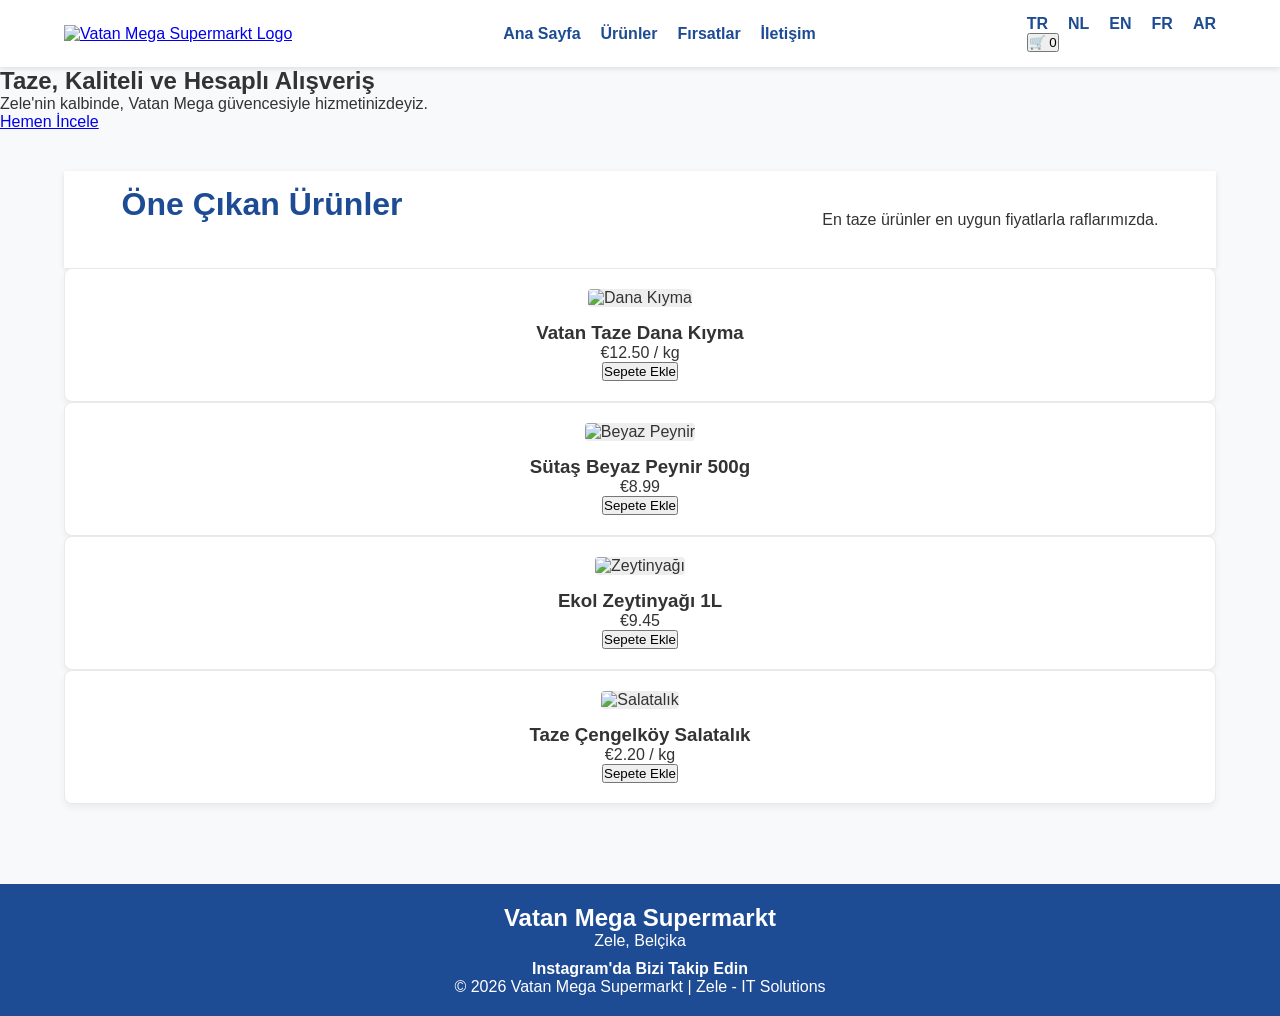
==== index.html @ 3035b2b7 "Update index.html" ====
<!DOCTYPE html>
<html lang="tr">
<head>
    <meta charset="UTF-8">
    <meta name="viewport" content="width=device-width, initial-scale=1.0">
    <title>Vatan Mega Supermarkt | Zele</title>
    <link rel="stylesheet" href="style.css">
</head>
<body>
    <header class="main-header">
        <a href="index.html" class="logo-link">
            <img src="vatan_logo.jpg" alt="Vatan Mega Supermarkt Logo" class="brand-logo">
        </a>
        
        <nav class="main-nav">
            <a href="index.html" class="active">Ana Sayfa</a>
            <a href="#urunler">Ürünler</a>
            <a href="#firsatlar">Fırsatlar</a>
            <a href="#iletisim">İletişim</a>
        </nav>

        <section class="header-actions">
            <nav class="lang-selector">
                <a href="index.html" class="active-lang">TR</a>
                <a href="index-nl.html">NL</a>
                <a href="index-en.html">EN</a>
                <a href="index-fr.html">FR</a>
                <a href="index-ar.html">AR</a>
            </nav>
            <button id="cart-button" class="cart-button">
                🛒 <span id="cart-badge">0</span>
            </button>
        </section>
    </header>

    <main>
        <section class="hero-banner">
            <div class="hero-content">
                <h1>Taze, Kaliteli ve Hesaplı Alışveriş</h1>
                <p>Zele'nin kalbinde, Vatan Mega güvencesiyle hizmetinizdeyiz.</p>
                <a href="#urunler" class="btn-primary">Hemen İncele</a>
            </div>
        </section>

        <section id="urunler" class="products-section">
            <header class="section-header">
                <h2>Öne Çıkan Ürünler</h2>
                <p>En taze ürünler en uygun fiyatlarla raflarımızda.</p>
            </header>

            <article class="product-grid">
                <section class="product-card">
                    <img src="https://images.unsplash.com/photo-1607623814075-e51df1bd682f?w=400&q=80" alt="Dana Kıyma" class="product-img">
                    <div class="product-info">
                        <h3>Vatan Taze Dana Kıyma</h3>
                        <p class="price">€12.50 <span>/ kg</span></p>
                        <button class="add-to-cart-btn">Sepete Ekle</button>
                    </div>
                </section>

                <section class="product-card">
                    <img src="https://images.unsplash.com/photo-1486297678162-eb2a19b0a32d?w=400&q=80" alt="Beyaz Peynir" class="product-img">
                    <div class="product-info">
                        <h3>Sütaş Beyaz Peynir 500g</h3>
                        <p class="price">€8.99</p>
                        <button class="add-to-cart-btn">Sepete Ekle</button>
                    </div>
                </section>

                <section class="product-card">
                    <img src="https://images.unsplash.com/photo-1474979266404-7eaacbcd87c5?w=400&q=80" alt="Zeytinyağı" class="product-img">
                    <div class="product-info">
                        <h3>Ekol Zeytinyağı 1L</h3>
                        <p class="price">€9.45</p>
                        <button class="add-to-cart-btn">Sepete Ekle</button>
                    </div>
                </section>

                <section class="product-card">
                    <img src="https://images.unsplash.com/photo-1604908176997-125f25cc6f3d?w=400&q=80" alt="Salatalık" class="product-img">
                    <div class="product-info">
                        <h3>Taze Çengelköy Salatalık</h3>
                        <p class="price">€2.20 <span>/ kg</span></p>
                        <button class="add-to-cart-btn">Sepete Ekle</button>
                    </div>
                </section>
            </article>
        </section>
    </main>

    <div id="toast-container"></div>

    <footer id="iletisim" class="main-footer">
        <section class="footer-top">
            <div class="brand-info">
                <h2>Vatan Mega Supermarkt</h2>
                <p>Zele, Belçika</p>
            </div>
            <div class="social-links">
                <a href="https://www.instagram.com/vatanmegasupermarkt/" target="_blank" rel="noopener">Instagram'da Bizi Takip Edin</a>
            </div>
        </section>
        <section class="footer-bottom">
            <p>&copy; 2026 Vatan Mega Supermarkt | Zele - IT Solutions</p>
        </section>
    </footer>

    <script src="script.js"></script>
</body>
</html>
---- style.css ----
* {
    box-sizing: border-box;
    margin: 0;
    padding: 0;
}

body {
    font-family: 'Segoe UI', Tahoma, Geneva, Verdana, sans-serif;
    background-color: #f8f9fa;
    color: #333;
}

header {
    display: flex;
    justify-content: space-between;
    align-items: center;
    background-color: #fff;
    padding: 15px 5%;
    box-shadow: 0 2px 5px rgba(0,0,0,0.1);
    flex-wrap: wrap;
}

#logo {
    height: 60px;
    object-fit: contain;
}

nav {
    display: flex;
    gap: 20px;
}

nav a {
    text-decoration: none;
    color: #1D4B94;
    font-weight: bold;
    font-size: 16px;
    transition: color 0.2s;
}

nav a:hover {
    color: #D32F2F;
}

.controls {
    display: flex;
    align-items: center;
    gap: 15px;
}

select {
    padding: 6px;
    border-radius: 4px;
    border: 1px solid #ccc;
    font-size: 14px;
    cursor: pointer;
}

.cart-btn {
    background: none;
    border: none;
    font-size: 20px;
    cursor: pointer;
    color: #1D4B94;
    font-weight: bold;
}

.hero {
    background: linear-gradient(135deg, #1D4B94, #D32F2F);
    color: white;
    text-align: center;
    padding: 60px 20px;
}

.hero h1 {
    font-size: 2.5rem;
    margin-bottom: 15px;
}

.products-section {
    padding: 40px 5%;
}

.products-section h2 {
    text-align: center;
    color: #1D4B94;
    margin-bottom: 30px;
    font-size: 2rem;
}

#product-list {
    display: grid;
    grid-template-columns: repeat(auto-fit, minmax(250px, 1fr));
    gap: 20px;
}

.product-card {
    background: white;
    border: 1px solid #eaeaea;
    border-radius: 8px;
    padding: 20px;
    text-align: center;
    transition: transform 0.3s;
    box-shadow: 0 4px 6px rgba(0,0,0,0.05);
}

.product-card:hover {
    transform: translateY(-5px);
}

.product-img {
    width: 100%;
    height: 200px;
    object-fit: cover;
    border-radius: 4px;
    margin-bottom: 15px;
    background-color: #eee;
}

.product-title {
    font-size: 1.2rem;
    color: #1D4B94;
    margin-bottom: 10px;
}

.product-price {
    font-size: 1.1rem;
    color: #D32F2F;
    font-weight: bold;
    margin-bottom: 15px;
}

.add-to-cart {
    background-color: #D32F2F;
    color: white;
    border: none;
    padding: 10px 20px;
    border-radius: 4px;
    cursor: pointer;
    font-weight: bold;
    width: 100%;
    transition: background-color 0.2s;
}

.add-to-cart:hover {
    background-color: #b71c1c;
}

footer {
    background-color: #1D4B94;
    color: white;
    text-align: center;
    padding: 20px;
    margin-top: 40px;
}

footer a {
    color: #fff;
    text-decoration: none;
    font-weight: bold;
    display: inline-block;
    margin-top: 10px;
}

@media (max-width: 768px) {
    header {
        flex-direction: column;
        gap: 15px;
    }
    nav {
        flex-direction: column;
        align-items: center;
        width: 100%;
        gap: 10px;
    }
    .hero h1 {
        font-size: 1.8rem;
    }
}
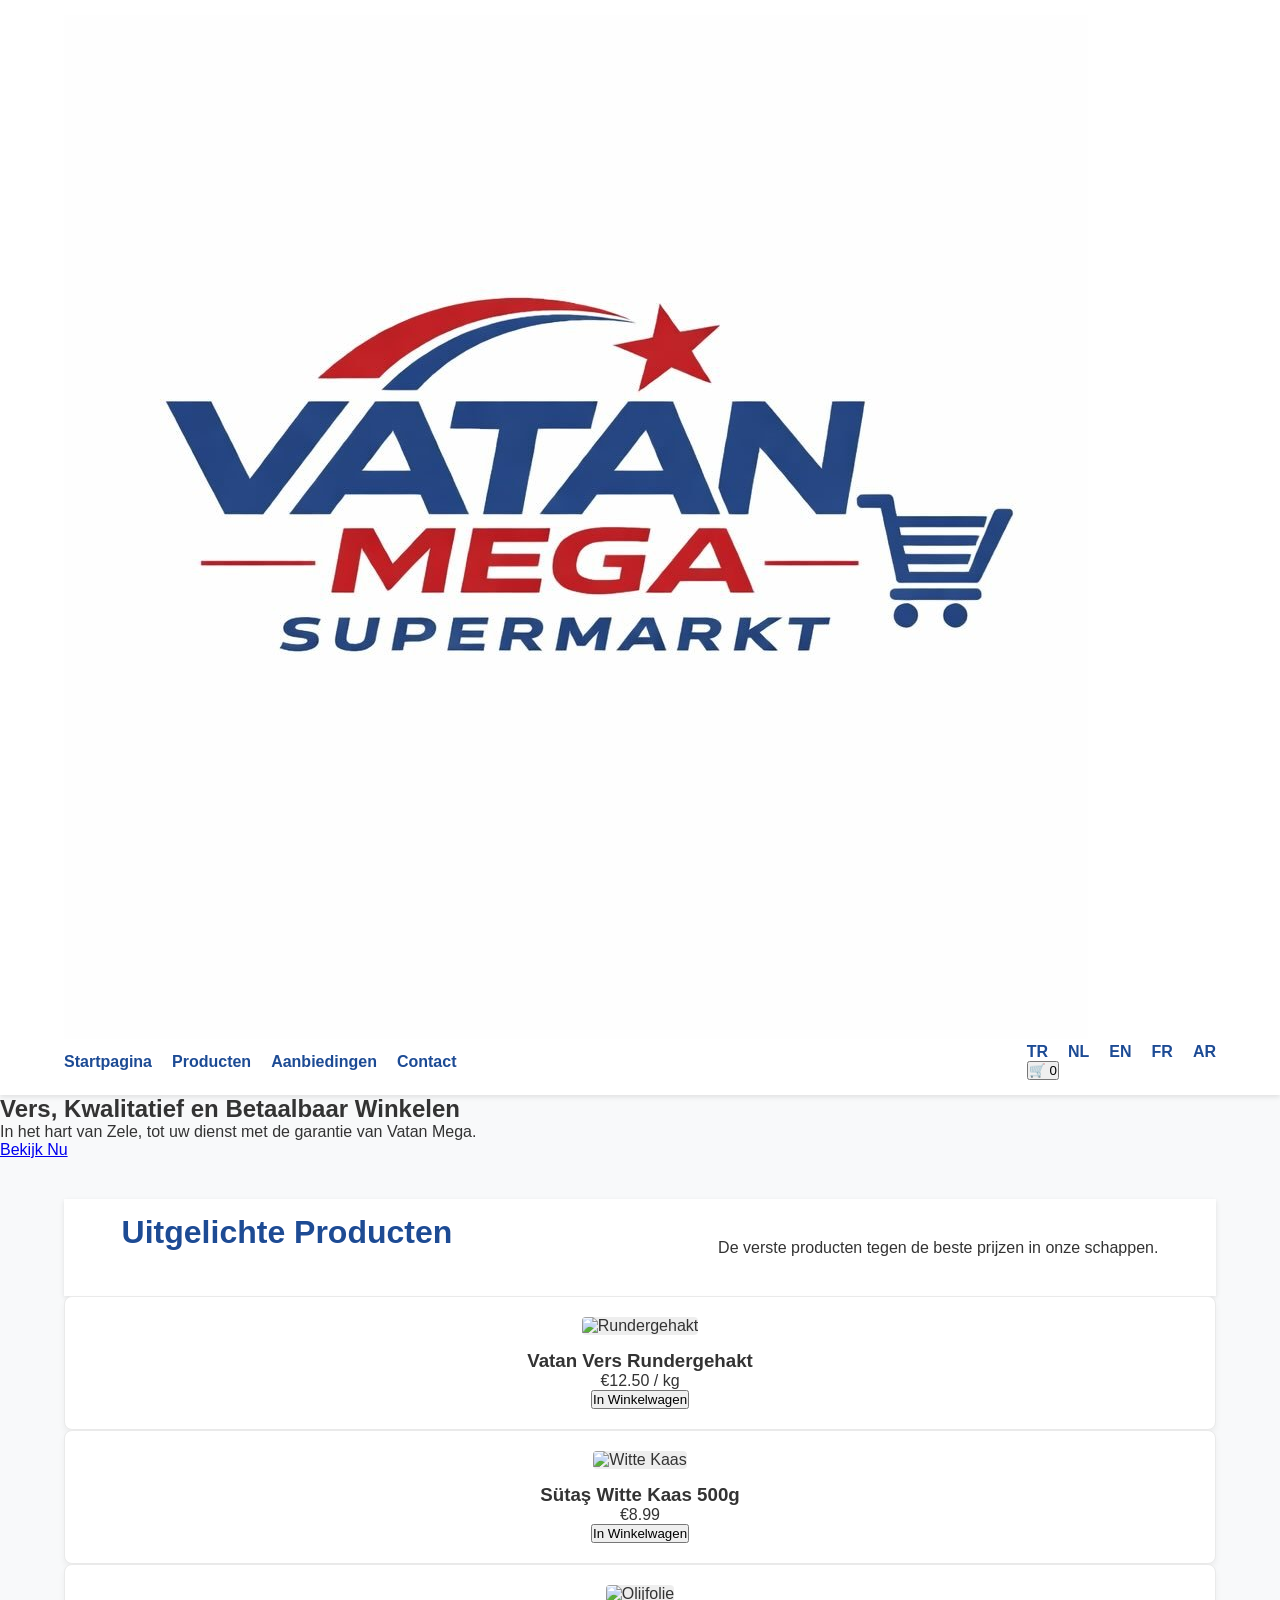
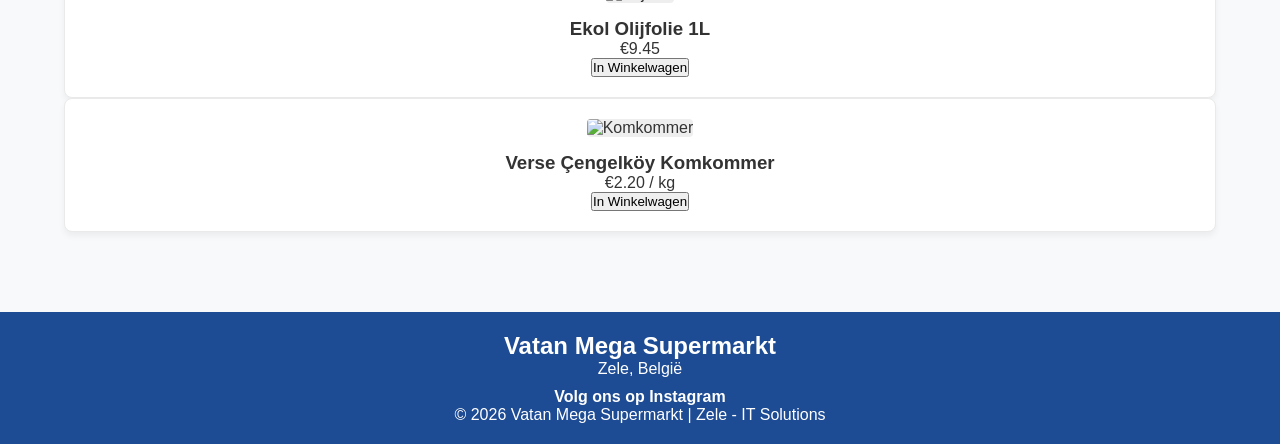
==== commit dec3b71f: "Update index.html" ====
--- a/index.html
+++ b/index.html
@@ -1,5 +1,5 @@
 <!DOCTYPE html>
-<html lang="tr">
+<html lang="nl">
 <head>
     <meta charset="UTF-8">
     <meta name="viewport" content="width=device-width, initial-scale=1.0">
@@ -8,21 +8,21 @@
 </head>
 <body>
     <header class="main-header">
-        <a href="index.html" class="logo-link">
+        <a href="index-nl.html" class="logo-link">
             <img src="vatan_logo.jpg" alt="Vatan Mega Supermarkt Logo" class="brand-logo">
         </a>
         
         <nav class="main-nav">
-            <a href="index.html" class="active">Ana Sayfa</a>
-            <a href="#urunler">Ürünler</a>
-            <a href="#firsatlar">Fırsatlar</a>
-            <a href="#iletisim">İletişim</a>
+            <a href="index-nl.html" class="active">Startpagina</a>
+            <a href="#urunler">Producten</a>
+            <a href="#firsatlar">Aanbiedingen</a>
+            <a href="#iletisim">Contact</a>
         </nav>
 
         <section class="header-actions">
             <nav class="lang-selector">
-                <a href="index.html" class="active-lang">TR</a>
-                <a href="index-nl.html">NL</a>
+                <a href="index.html">TR</a>
+                <a href="index-nl.html" class="active-lang">NL</a>
                 <a href="index-en.html">EN</a>
                 <a href="index-fr.html">FR</a>
                 <a href="index-ar.html">AR</a>
@@ -36,52 +36,52 @@
     <main>
         <section class="hero-banner">
             <div class="hero-content">
-                <h1>Taze, Kaliteli ve Hesaplı Alışveriş</h1>
-                <p>Zele'nin kalbinde, Vatan Mega güvencesiyle hizmetinizdeyiz.</p>
-                <a href="#urunler" class="btn-primary">Hemen İncele</a>
+                <h1>Vers, Kwalitatief en Betaalbaar Winkelen</h1>
+                <p>In het hart van Zele, tot uw dienst met de garantie van Vatan Mega.</p>
+                <a href="#urunler" class="btn-primary">Bekijk Nu</a>
             </div>
         </section>
 
         <section id="urunler" class="products-section">
             <header class="section-header">
-                <h2>Öne Çıkan Ürünler</h2>
-                <p>En taze ürünler en uygun fiyatlarla raflarımızda.</p>
+                <h2>Uitgelichte Producten</h2>
+                <p>De verste producten tegen de beste prijzen in onze schappen.</p>
             </header>
 
             <article class="product-grid">
                 <section class="product-card">
-                    <img src="https://images.unsplash.com/photo-1607623814075-e51df1bd682f?w=400&q=80" alt="Dana Kıyma" class="product-img">
+                    <img src="https://images.unsplash.com/photo-1607623814075-e51df1bd682f?w=400&q=80" alt="Rundergehakt" class="product-img">
                     <div class="product-info">
-                        <h3>Vatan Taze Dana Kıyma</h3>
+                        <h3>Vatan Vers Rundergehakt</h3>
                         <p class="price">€12.50 <span>/ kg</span></p>
-                        <button class="add-to-cart-btn">Sepete Ekle</button>
+                        <button class="add-to-cart-btn">In Winkelwagen</button>
                     </div>
                 </section>
 
                 <section class="product-card">
-                    <img src="https://images.unsplash.com/photo-1486297678162-eb2a19b0a32d?w=400&q=80" alt="Beyaz Peynir" class="product-img">
+                    <img src="https://images.unsplash.com/photo-1486297678162-eb2a19b0a32d?w=400&q=80" alt="Witte Kaas" class="product-img">
                     <div class="product-info">
-                        <h3>Sütaş Beyaz Peynir 500g</h3>
+                        <h3>Sütaş Witte Kaas 500g</h3>
                         <p class="price">€8.99</p>
-                        <button class="add-to-cart-btn">Sepete Ekle</button>
+                        <button class="add-to-cart-btn">In Winkelwagen</button>
                     </div>
                 </section>
 
                 <section class="product-card">
-                    <img src="https://images.unsplash.com/photo-1474979266404-7eaacbcd87c5?w=400&q=80" alt="Zeytinyağı" class="product-img">
+                    <img src="https://images.unsplash.com/photo-1474979266404-7eaacbcd87c5?w=400&q=80" alt="Olijfolie" class="product-img">
                     <div class="product-info">
-                        <h3>Ekol Zeytinyağı 1L</h3>
+                        <h3>Ekol Olijfolie 1L</h3>
                         <p class="price">€9.45</p>
-                        <button class="add-to-cart-btn">Sepete Ekle</button>
+                        <button class="add-to-cart-btn">In Winkelwagen</button>
                     </div>
                 </section>
 
                 <section class="product-card">
-                    <img src="https://images.unsplash.com/photo-1604908176997-125f25cc6f3d?w=400&q=80" alt="Salatalık" class="product-img">
+                    <img src="https://images.unsplash.com/photo-1604908176997-125f25cc6f3d?w=400&q=80" alt="Komkommer" class="product-img">
                     <div class="product-info">
-                        <h3>Taze Çengelköy Salatalık</h3>
+                        <h3>Verse Çengelköy Komkommer</h3>
                         <p class="price">€2.20 <span>/ kg</span></p>
-                        <button class="add-to-cart-btn">Sepete Ekle</button>
+                        <button class="add-to-cart-btn">In Winkelwagen</button>
                     </div>
                 </section>
             </article>
@@ -94,10 +94,10 @@
         <section class="footer-top">
             <div class="brand-info">
                 <h2>Vatan Mega Supermarkt</h2>
-                <p>Zele, Belçika</p>
+                <p>Zele, België</p>
             </div>
             <div class="social-links">
-                <a href="https://www.instagram.com/vatanmegasupermarkt/" target="_blank" rel="noopener">Instagram'da Bizi Takip Edin</a>
+                <a href="https://www.instagram.com/vatanmegasupermarkt/" target="_blank" rel="noopener">Volg ons op Instagram</a>
             </div>
         </section>
         <section class="footer-bottom">
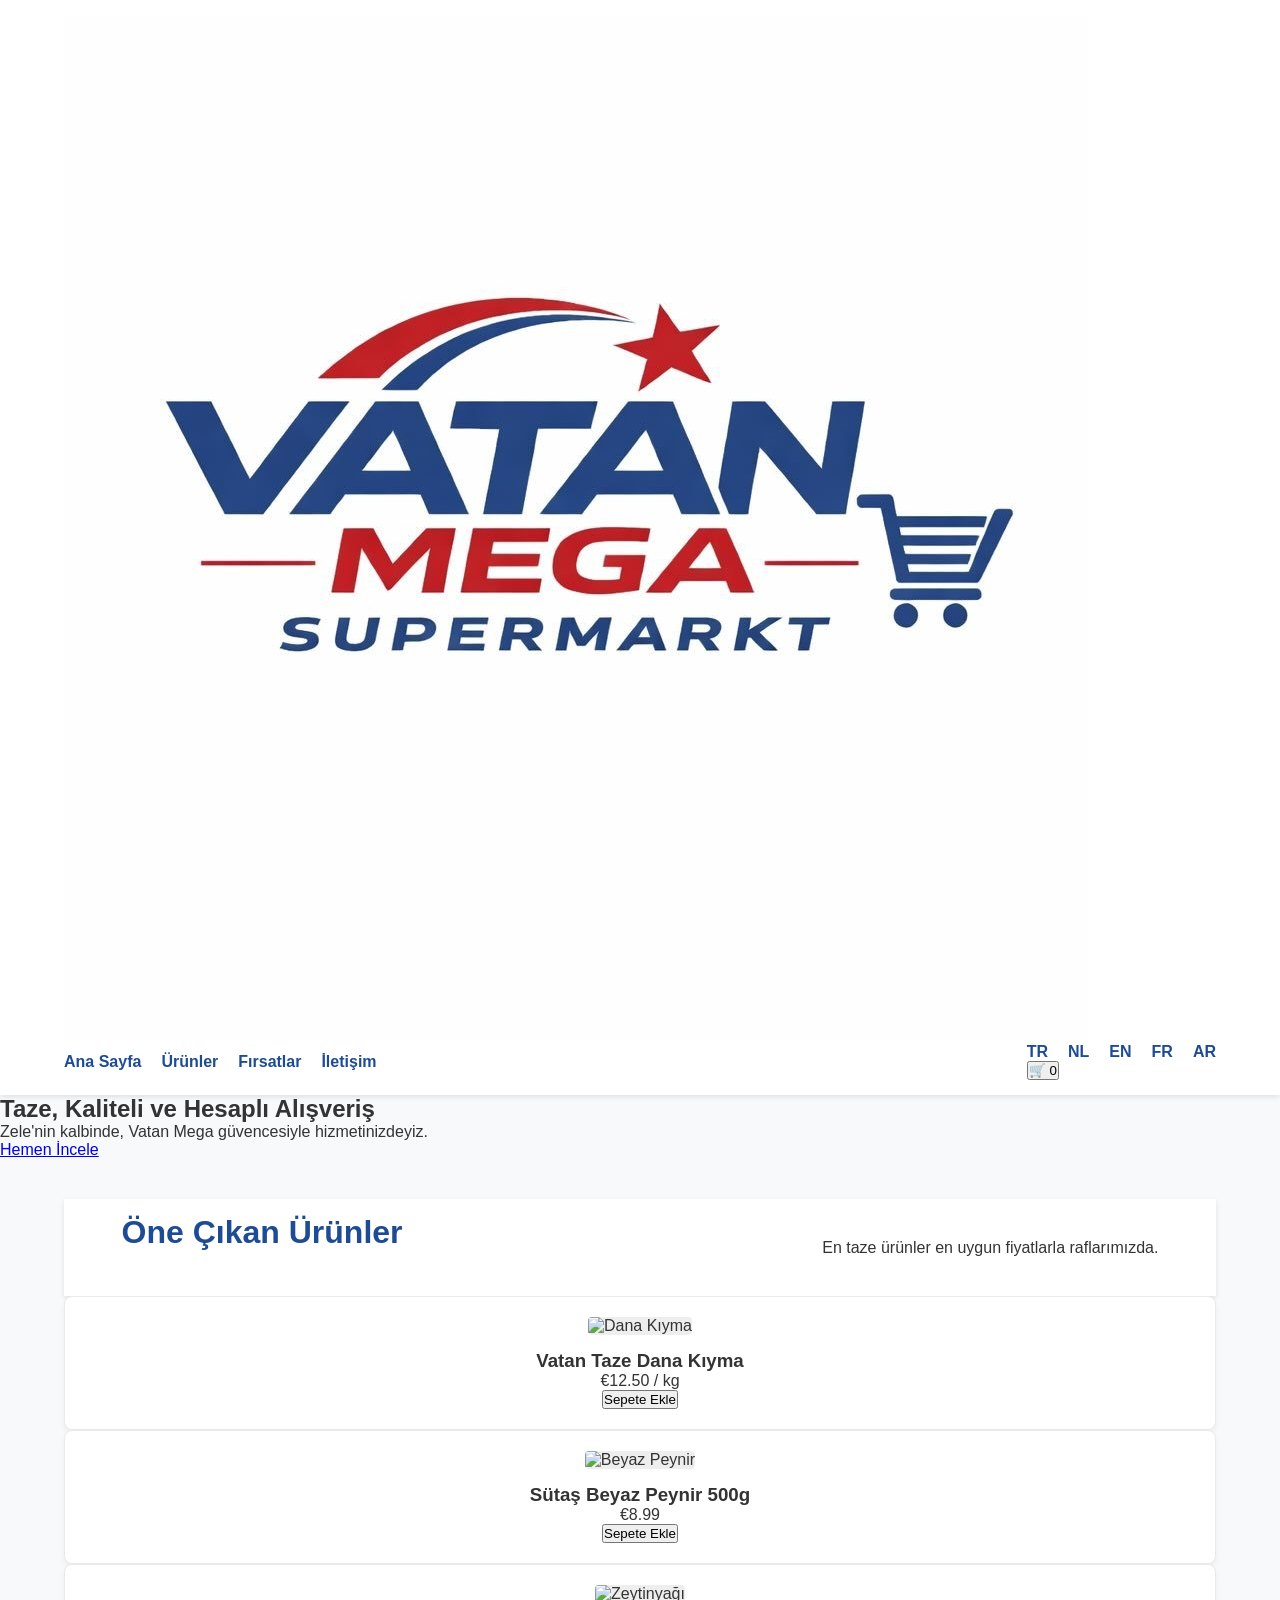
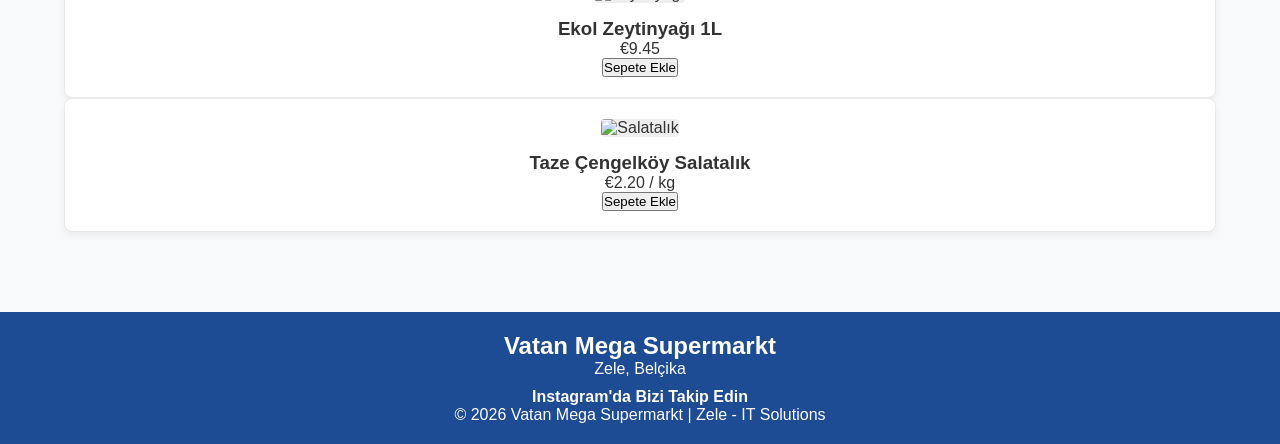
==== commit f1390b98: "Update index.html" ====
--- a/index.html
+++ b/index.html
@@ -1,5 +1,5 @@
 <!DOCTYPE html>
-<html lang="nl">
+<html lang="tr">
 <head>
     <meta charset="UTF-8">
     <meta name="viewport" content="width=device-width, initial-scale=1.0">
@@ -8,21 +8,21 @@
 </head>
 <body>
     <header class="main-header">
-        <a href="index-nl.html" class="logo-link">
+        <a href="index.html" class="logo-link">
             <img src="vatan_logo.jpg" alt="Vatan Mega Supermarkt Logo" class="brand-logo">
         </a>
         
         <nav class="main-nav">
-            <a href="index-nl.html" class="active">Startpagina</a>
-            <a href="#urunler">Producten</a>
-            <a href="#firsatlar">Aanbiedingen</a>
-            <a href="#iletisim">Contact</a>
+            <a href="index.html" class="active">Ana Sayfa</a>
+            <a href="#urunler">Ürünler</a>
+            <a href="#firsatlar">Fırsatlar</a>
+            <a href="#iletisim">İletişim</a>
         </nav>
 
         <section class="header-actions">
             <nav class="lang-selector">
-                <a href="index.html">TR</a>
-                <a href="index-nl.html" class="active-lang">NL</a>
+                <a href="index.html" class="active-lang">TR</a>
+                <a href="index-nl.html">NL</a>
                 <a href="index-en.html">EN</a>
                 <a href="index-fr.html">FR</a>
                 <a href="index-ar.html">AR</a>
@@ -36,52 +36,52 @@
     <main>
         <section class="hero-banner">
             <div class="hero-content">
-                <h1>Vers, Kwalitatief en Betaalbaar Winkelen</h1>
-                <p>In het hart van Zele, tot uw dienst met de garantie van Vatan Mega.</p>
-                <a href="#urunler" class="btn-primary">Bekijk Nu</a>
+                <h1>Taze, Kaliteli ve Hesaplı Alışveriş</h1>
+                <p>Zele'nin kalbinde, Vatan Mega güvencesiyle hizmetinizdeyiz.</p>
+                <a href="#urunler" class="btn-primary">Hemen İncele</a>
             </div>
         </section>
 
         <section id="urunler" class="products-section">
             <header class="section-header">
-                <h2>Uitgelichte Producten</h2>
-                <p>De verste producten tegen de beste prijzen in onze schappen.</p>
+                <h2>Öne Çıkan Ürünler</h2>
+                <p>En taze ürünler en uygun fiyatlarla raflarımızda.</p>
             </header>
 
             <article class="product-grid">
                 <section class="product-card">
-                    <img src="https://images.unsplash.com/photo-1607623814075-e51df1bd682f?w=400&q=80" alt="Rundergehakt" class="product-img">
+                    <img src="https://images.unsplash.com/photo-1607623814075-e51df1bd682f?w=400&q=80" alt="Dana Kıyma" class="product-img">
                     <div class="product-info">
-                        <h3>Vatan Vers Rundergehakt</h3>
+                        <h3>Vatan Taze Dana Kıyma</h3>
                         <p class="price">€12.50 <span>/ kg</span></p>
-                        <button class="add-to-cart-btn">In Winkelwagen</button>
+                        <button class="add-to-cart-btn">Sepete Ekle</button>
                     </div>
                 </section>
 
                 <section class="product-card">
-                    <img src="https://images.unsplash.com/photo-1486297678162-eb2a19b0a32d?w=400&q=80" alt="Witte Kaas" class="product-img">
+                    <img src="https://images.unsplash.com/photo-1486297678162-eb2a19b0a32d?w=400&q=80" alt="Beyaz Peynir" class="product-img">
                     <div class="product-info">
-                        <h3>Sütaş Witte Kaas 500g</h3>
+                        <h3>Sütaş Beyaz Peynir 500g</h3>
                         <p class="price">€8.99</p>
-                        <button class="add-to-cart-btn">In Winkelwagen</button>
+                        <button class="add-to-cart-btn">Sepete Ekle</button>
                     </div>
                 </section>
 
                 <section class="product-card">
-                    <img src="https://images.unsplash.com/photo-1474979266404-7eaacbcd87c5?w=400&q=80" alt="Olijfolie" class="product-img">
+                    <img src="https://images.unsplash.com/photo-1474979266404-7eaacbcd87c5?w=400&q=80" alt="Zeytinyağı" class="product-img">
                     <div class="product-info">
-                        <h3>Ekol Olijfolie 1L</h3>
+                        <h3>Ekol Zeytinyağı 1L</h3>
                         <p class="price">€9.45</p>
-                        <button class="add-to-cart-btn">In Winkelwagen</button>
+                        <button class="add-to-cart-btn">Sepete Ekle</button>
                     </div>
                 </section>
 
                 <section class="product-card">
-                    <img src="https://images.unsplash.com/photo-1604908176997-125f25cc6f3d?w=400&q=80" alt="Komkommer" class="product-img">
+                    <img src="https://images.unsplash.com/photo-1604908176997-125f25cc6f3d?w=400&q=80" alt="Salatalık" class="product-img">
                     <div class="product-info">
-                        <h3>Verse Çengelköy Komkommer</h3>
+                        <h3>Taze Çengelköy Salatalık</h3>
                         <p class="price">€2.20 <span>/ kg</span></p>
-                        <button class="add-to-cart-btn">In Winkelwagen</button>
+                        <button class="add-to-cart-btn">Sepete Ekle</button>
                     </div>
                 </section>
             </article>
@@ -94,10 +94,10 @@
         <section class="footer-top">
             <div class="brand-info">
                 <h2>Vatan Mega Supermarkt</h2>
-                <p>Zele, België</p>
+                <p>Zele, Belçika</p>
             </div>
             <div class="social-links">
-                <a href="https://www.instagram.com/vatanmegasupermarkt/" target="_blank" rel="noopener">Volg ons op Instagram</a>
+                <a href="https://www.instagram.com/vatanmegasupermarkt/" target="_blank" rel="noopener">Instagram'da Bizi Takip Edin</a>
             </div>
         </section>
         <section class="footer-bottom">
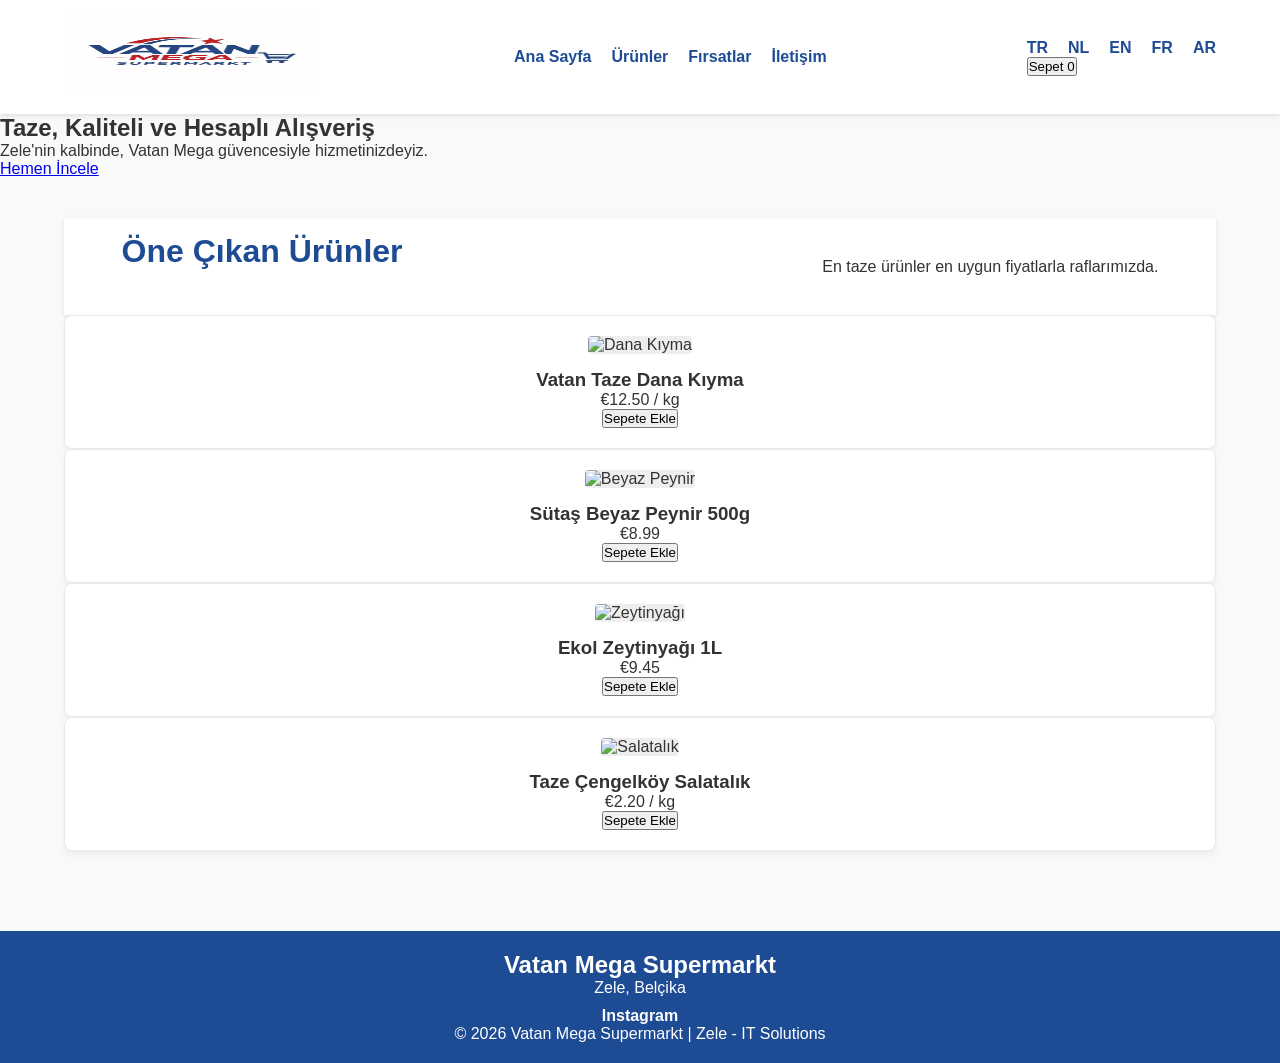
==== commit 10c3f06c: "Update index.html" ====
--- a/index.html
+++ b/index.html
@@ -4,16 +4,16 @@
     <meta charset="UTF-8">
     <meta name="viewport" content="width=device-width, initial-scale=1.0">
     <title>Vatan Mega Supermarkt | Zele</title>
-    <link rel="stylesheet" href="style.css">
+    <link rel="stylesheet" href="/style.css">
 </head>
 <body>
     <header class="main-header">
-        <a href="index.html" class="logo-link">
-            <img src="vatan_logo.jpg" alt="Vatan Mega Supermarkt Logo" class="brand-logo">
+        <a href="/" class="logo-link">
+            <img src="/images/vatan_logo.jpg" alt="Vatan Mega Supermarkt Logo" width="250" height="80" class="brand-logo">
         </a>
         
         <nav class="main-nav">
-            <a href="index.html" class="active">Ana Sayfa</a>
+            <a href="/" class="active">Ana Sayfa</a>
             <a href="#urunler">Ürünler</a>
             <a href="#firsatlar">Fırsatlar</a>
             <a href="#iletisim">İletişim</a>
@@ -21,14 +21,14 @@
 
         <section class="header-actions">
             <nav class="lang-selector">
-                <a href="index.html" class="active-lang">TR</a>
-                <a href="index-nl.html">NL</a>
-                <a href="index-en.html">EN</a>
-                <a href="index-fr.html">FR</a>
-                <a href="index-ar.html">AR</a>
+                <a href="/" class="active-lang">TR</a>
+                <a href="/nl/">NL</a>
+                <a href="/en/">EN</a>
+                <a href="/fr/">FR</a>
+                <a href="/ar/">AR</a>
             </nav>
             <button id="cart-button" class="cart-button">
-                🛒 <span id="cart-badge">0</span>
+                Sepet <span id="cart-badge">0</span>
             </button>
         </section>
     </header>
@@ -50,7 +50,7 @@
 
             <article class="product-grid">
                 <section class="product-card">
-                    <img src="https://images.unsplash.com/photo-1607623814075-e51df1bd682f?w=400&q=80" alt="Dana Kıyma" class="product-img">
+                    <img src="/images/dana-kiyma.jpg" alt="Dana Kıyma" width="400" height="300" class="product-img">
                     <div class="product-info">
                         <h3>Vatan Taze Dana Kıyma</h3>
                         <p class="price">€12.50 <span>/ kg</span></p>
@@ -59,7 +59,7 @@
                 </section>
 
                 <section class="product-card">
-                    <img src="https://images.unsplash.com/photo-1486297678162-eb2a19b0a32d?w=400&q=80" alt="Beyaz Peynir" class="product-img">
+                    <img src="/images/beyaz-peynir.jpg" alt="Beyaz Peynir" width="400" height="300" class="product-img">
                     <div class="product-info">
                         <h3>Sütaş Beyaz Peynir 500g</h3>
                         <p class="price">€8.99</p>
@@ -68,7 +68,7 @@
                 </section>
 
                 <section class="product-card">
-                    <img src="https://images.unsplash.com/photo-1474979266404-7eaacbcd87c5?w=400&q=80" alt="Zeytinyağı" class="product-img">
+                    <img src="/images/zeytinyagi.jpg" alt="Zeytinyağı" width="400" height="300" class="product-img">
                     <div class="product-info">
                         <h3>Ekol Zeytinyağı 1L</h3>
                         <p class="price">€9.45</p>
@@ -77,7 +77,7 @@
                 </section>
 
                 <section class="product-card">
-                    <img src="https://images.unsplash.com/photo-1604908176997-125f25cc6f3d?w=400&q=80" alt="Salatalık" class="product-img">
+                    <img src="/images/salatalik.jpg" alt="Salatalık" width="400" height="300" class="product-img">
                     <div class="product-info">
                         <h3>Taze Çengelköy Salatalık</h3>
                         <p class="price">€2.20 <span>/ kg</span></p>
@@ -97,7 +97,7 @@
                 <p>Zele, Belçika</p>
             </div>
             <div class="social-links">
-                <a href="https://www.instagram.com/vatanmegasupermarkt/" target="_blank" rel="noopener">Instagram'da Bizi Takip Edin</a>
+                <a href="https://www.instagram.com/vatanmegasupermarkt/" target="_blank" rel="noopener">Instagram</a>
             </div>
         </section>
         <section class="footer-bottom">
@@ -105,6 +105,6 @@
         </section>
     </footer>
 
-    <script src="script.js"></script>
+    <script src="/script.js"></script>
 </body>
 </html>
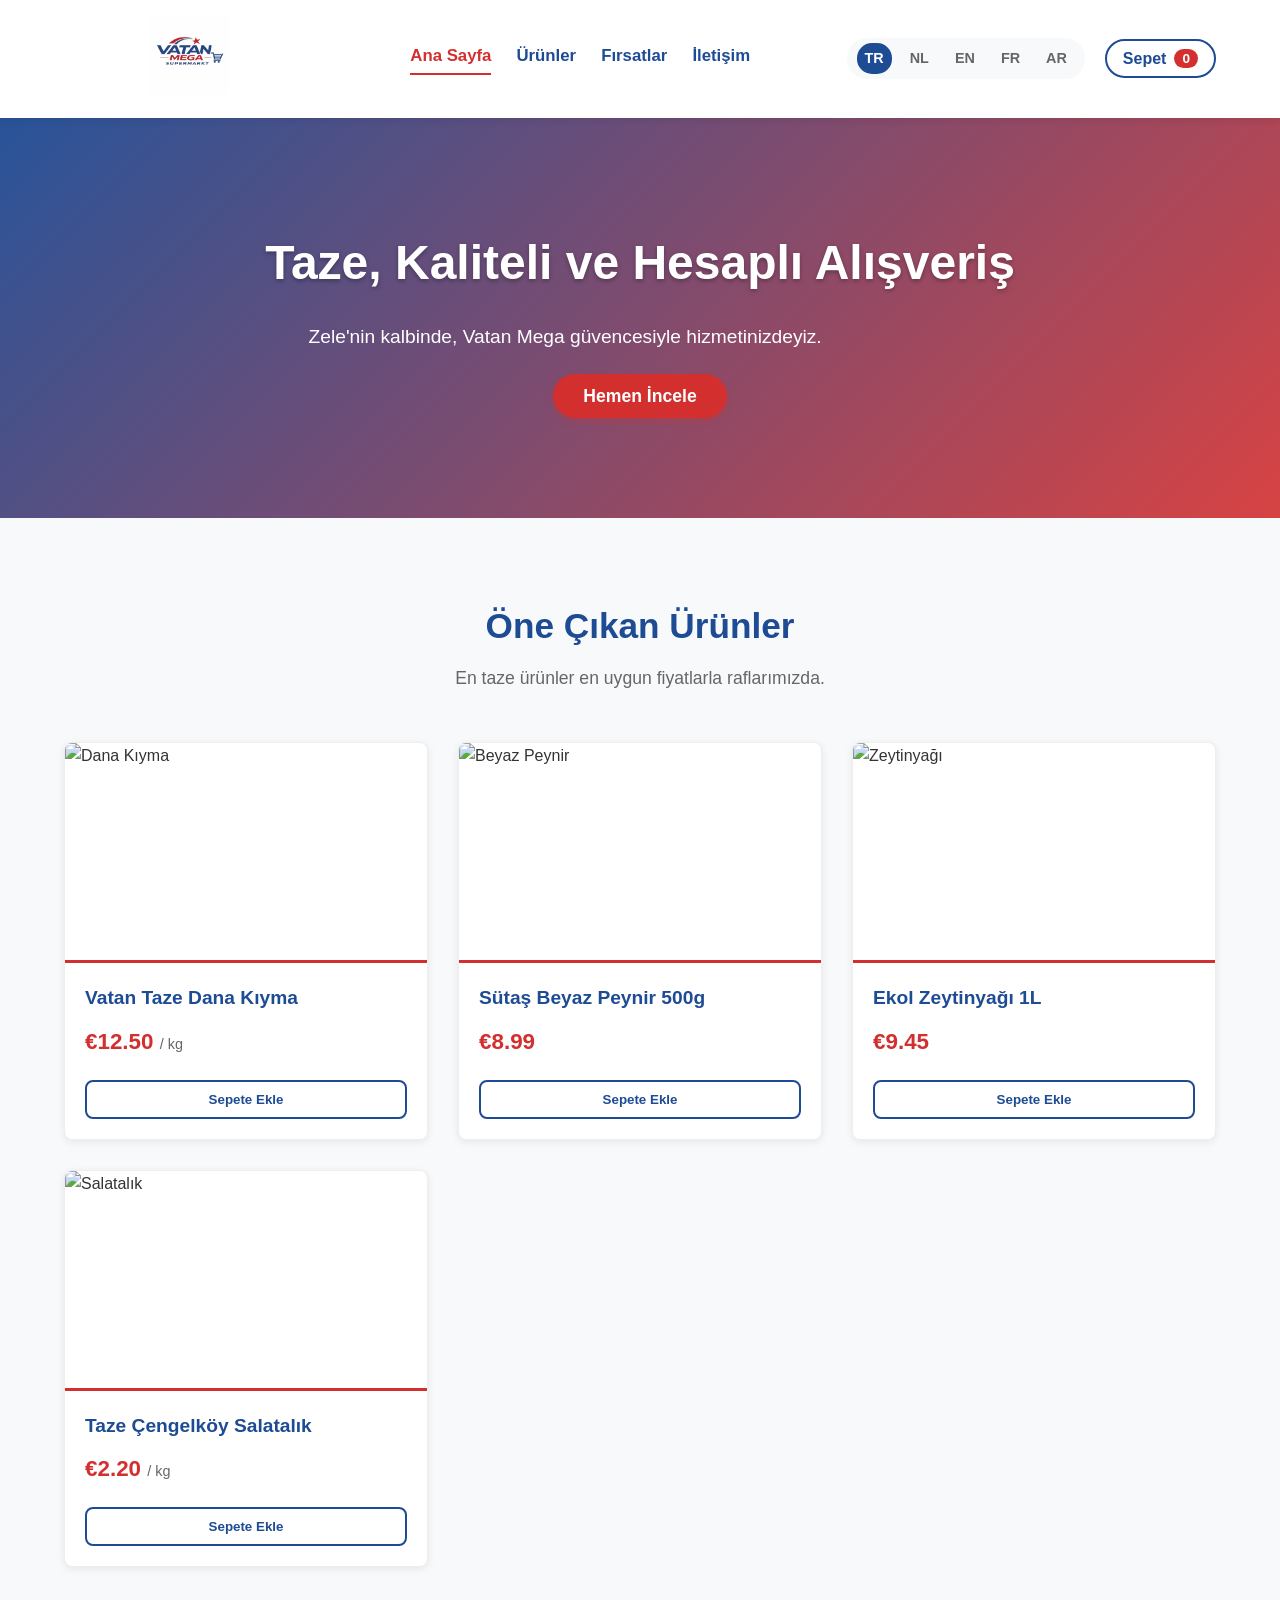
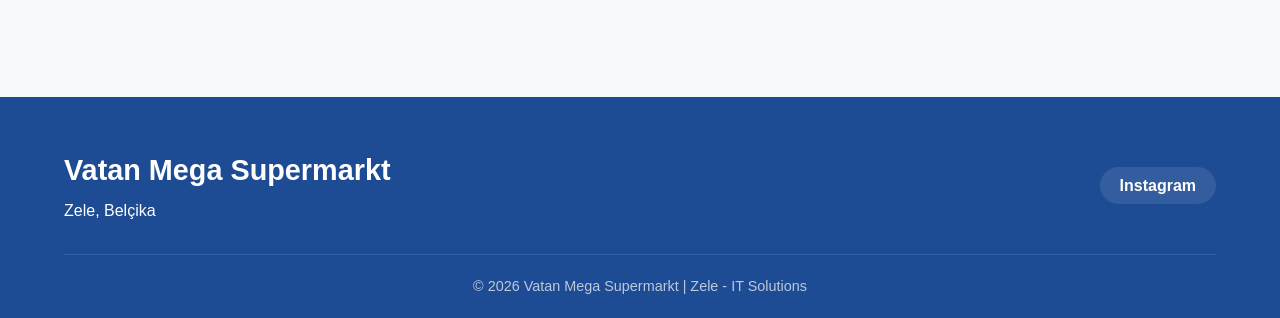
==== commit c05ba749: "Update index.html" ====
--- a/index.html
+++ b/index.html
@@ -4,16 +4,16 @@
     <meta charset="UTF-8">
     <meta name="viewport" content="width=device-width, initial-scale=1.0">
     <title>Vatan Mega Supermarkt | Zele</title>
-    <link rel="stylesheet" href="/style.css">
+    <link rel="stylesheet" href="style.css">
 </head>
 <body>
     <header class="main-header">
-        <a href="/" class="logo-link">
-            <img src="/images/vatan_logo.jpg" alt="Vatan Mega Supermarkt Logo" width="250" height="80" class="brand-logo">
+        <a href="./" class="logo-link">
+            <img src="images/vatan_logo.jpg" alt="Vatan Mega Supermarkt Logo" width="250" height="80" class="brand-logo">
         </a>
         
         <nav class="main-nav">
-            <a href="/" class="active">Ana Sayfa</a>
+            <a href="./" class="active">Ana Sayfa</a>
             <a href="#urunler">Ürünler</a>
             <a href="#firsatlar">Fırsatlar</a>
             <a href="#iletisim">İletişim</a>
@@ -21,11 +21,11 @@
 
         <section class="header-actions">
             <nav class="lang-selector">
-                <a href="/" class="active-lang">TR</a>
-                <a href="/nl/">NL</a>
-                <a href="/en/">EN</a>
-                <a href="/fr/">FR</a>
-                <a href="/ar/">AR</a>
+                <a href="./" class="active-lang">TR</a>
+                <a href="nl/">NL</a>
+                <a href="en/">EN</a>
+                <a href="fr/">FR</a>
+                <a href="ar/">AR</a>
             </nav>
             <button id="cart-button" class="cart-button">
                 Sepet <span id="cart-badge">0</span>
@@ -50,7 +50,7 @@
 
             <article class="product-grid">
                 <section class="product-card">
-                    <img src="/images/dana-kiyma.jpg" alt="Dana Kıyma" width="400" height="300" class="product-img">
+                    <img src="images/dana-kiyma.jpg" alt="Dana Kıyma" width="400" height="300" class="product-img">
                     <div class="product-info">
                         <h3>Vatan Taze Dana Kıyma</h3>
                         <p class="price">€12.50 <span>/ kg</span></p>
@@ -59,7 +59,7 @@
                 </section>
 
                 <section class="product-card">
-                    <img src="/images/beyaz-peynir.jpg" alt="Beyaz Peynir" width="400" height="300" class="product-img">
+                    <img src="images/beyaz-peynir.jpg" alt="Beyaz Peynir" width="400" height="300" class="product-img">
                     <div class="product-info">
                         <h3>Sütaş Beyaz Peynir 500g</h3>
                         <p class="price">€8.99</p>
@@ -68,7 +68,7 @@
                 </section>
 
                 <section class="product-card">
-                    <img src="/images/zeytinyagi.jpg" alt="Zeytinyağı" width="400" height="300" class="product-img">
+                    <img src="images/zeytinyagi.jpg" alt="Zeytinyağı" width="400" height="300" class="product-img">
                     <div class="product-info">
                         <h3>Ekol Zeytinyağı 1L</h3>
                         <p class="price">€9.45</p>
@@ -77,7 +77,7 @@
                 </section>
 
                 <section class="product-card">
-                    <img src="/images/salatalik.jpg" alt="Salatalık" width="400" height="300" class="product-img">
+                    <img src="images/salatalik.jpg" alt="Salatalık" width="400" height="300" class="product-img">
                     <div class="product-info">
                         <h3>Taze Çengelköy Salatalık</h3>
                         <p class="price">€2.20 <span>/ kg</span></p>
@@ -105,6 +105,6 @@
         </section>
     </footer>
 
-    <script src="/script.js"></script>
+    <script src="script.js"></script>
 </body>
 </html>
--- a/style.css
+++ b/style.css
@@ -1,179 +1,386 @@
+:root {
+    --primary-blue: #1D4B94;
+    --primary-red: #D32F2F;
+    --text-dark: #333333;
+    --text-light: #666666;
+    --bg-light: #f8f9fa;
+    --white: #ffffff;
+    --shadow-sm: 0 2px 8px rgba(0,0,0,0.08);
+    --shadow-md: 0 5px 15px rgba(0,0,0,0.1);
+    --transition: all 0.3s ease;
+    --border-radius: 8px;
+}
+
 * {
-    box-sizing: border-box;
     margin: 0;
     padding: 0;
+    box-sizing: border-box;
 }
 
 body {
-    font-family: 'Segoe UI', Tahoma, Geneva, Verdana, sans-serif;
-    background-color: #f8f9fa;
-    color: #333;
-}
-
-header {
+    font-family: 'Segoe UI', Roboto, Helvetica, Arial, sans-serif;
+    background-color: var(--bg-light);
+    color: var(--text-dark);
+    line-height: 1.6;
+}
+
+html {
+    scroll-behavior: smooth;
+}
+
+.main-header {
     display: flex;
     justify-content: space-between;
     align-items: center;
-    background-color: #fff;
+    background-color: var(--white);
     padding: 15px 5%;
-    box-shadow: 0 2px 5px rgba(0,0,0,0.1);
+    position: sticky;
+    top: 0;
+    z-index: 1000;
+    box-shadow: var(--shadow-sm);
     flex-wrap: wrap;
-}
-
-#logo {
-    height: 60px;
+    gap: 15px;
+}
+
+.brand-logo {
     object-fit: contain;
 }
 
-nav {
-    display: flex;
+.main-nav {
+    display: flex;
+    gap: 25px;
+}
+
+.main-nav a {
+    text-decoration: none;
+    color: var(--primary-blue);
+    font-weight: 600;
+    font-size: 1.05rem;
+    position: relative;
+    padding-bottom: 5px;
+    transition: var(--transition);
+}
+
+.main-nav a::after {
+    content: '';
+    position: absolute;
+    bottom: 0;
+    left: 0;
+    width: 0;
+    height: 2px;
+    background-color: var(--primary-red);
+    transition: var(--transition);
+}
+
+.main-nav a:hover::after,
+.main-nav a.active::after {
+    width: 100%;
+}
+
+.main-nav a:hover,
+.main-nav a.active {
+    color: var(--primary-red);
+}
+
+.header-actions {
+    display: flex;
+    align-items: center;
     gap: 20px;
 }
 
-nav a {
+.lang-selector {
+    display: flex;
+    gap: 10px;
+    background: var(--bg-light);
+    padding: 5px 10px;
+    border-radius: 20px;
+}
+
+.lang-selector a {
     text-decoration: none;
-    color: #1D4B94;
-    font-weight: bold;
-    font-size: 16px;
-    transition: color 0.2s;
-}
-
-nav a:hover {
-    color: #D32F2F;
-}
-
-.controls {
-    display: flex;
-    align-items: center;
-    gap: 15px;
-}
-
-select {
-    padding: 6px;
-    border-radius: 4px;
-    border: 1px solid #ccc;
-    font-size: 14px;
+    color: var(--text-light);
+    font-weight: bold;
+    font-size: 0.9rem;
+    padding: 4px 8px;
+    border-radius: 15px;
+    transition: var(--transition);
+}
+
+.lang-selector a:hover,
+.lang-selector a.active-lang {
+    background-color: var(--primary-blue);
+    color: var(--white);
+}
+
+.cart-button {
+    background-color: transparent;
+    border: 2px solid var(--primary-blue);
+    color: var(--primary-blue);
+    padding: 8px 16px;
+    border-radius: 25px;
+    font-weight: bold;
+    font-size: 1rem;
     cursor: pointer;
-}
-
-.cart-btn {
-    background: none;
-    border: none;
-    font-size: 20px;
-    cursor: pointer;
-    color: #1D4B94;
-    font-weight: bold;
-}
-
-.hero {
-    background: linear-gradient(135deg, #1D4B94, #D32F2F);
-    color: white;
+    display: flex;
+    align-items: center;
+    gap: 8px;
+    transition: var(--transition);
+}
+
+.cart-button:hover {
+    background-color: var(--primary-blue);
+    color: var(--white);
+}
+
+#cart-badge {
+    background-color: var(--primary-red);
+    color: var(--white);
+    padding: 2px 8px;
+    border-radius: 12px;
+    font-size: 0.85rem;
+}
+
+.hero-banner {
+    background: linear-gradient(135deg, rgba(29, 75, 148, 0.95), rgba(211, 47, 47, 0.9)), url('/images/hero-bg.jpg') center/cover;
+    color: var(--white);
     text-align: center;
-    padding: 60px 20px;
-}
-
-.hero h1 {
-    font-size: 2.5rem;
-    margin-bottom: 15px;
+    padding: 100px 20px;
+    min-height: 400px;
+    display: flex;
+    flex-direction: column;
+    justify-content: center;
+    align-items: center;
+}
+
+.hero-content h1 {
+    font-size: 3rem;
+    margin-bottom: 20px;
+    font-weight: 800;
+    text-shadow: 0 2px 4px rgba(0,0,0,0.3);
+}
+
+.hero-content p {
+    font-size: 1.2rem;
+    margin-bottom: 30px;
+    max-width: 600px;
+}
+
+.btn-primary {
+    background-color: var(--primary-red);
+    color: var(--white);
+    text-decoration: none;
+    padding: 12px 30px;
+    border-radius: 30px;
+    font-weight: bold;
+    font-size: 1.1rem;
+    transition: var(--transition);
+    box-shadow: 0 4px 6px rgba(211, 47, 47, 0.3);
+}
+
+.btn-primary:hover {
+    background-color: #b71c1c;
+    transform: translateY(-2px);
 }
 
 .products-section {
-    padding: 40px 5%;
-}
-
-.products-section h2 {
+    padding: 80px 5%;
+    max-width: 1400px;
+    margin: 0 auto;
+}
+
+.section-header {
     text-align: center;
-    color: #1D4B94;
-    margin-bottom: 30px;
-    font-size: 2rem;
-}
-
-#product-list {
+    margin-bottom: 50px;
+}
+
+.section-header h2 {
+    color: var(--primary-blue);
+    font-size: 2.2rem;
+    margin-bottom: 10px;
+}
+
+.section-header p {
+    color: var(--text-light);
+    font-size: 1.1rem;
+}
+
+.product-grid {
     display: grid;
-    grid-template-columns: repeat(auto-fit, minmax(250px, 1fr));
-    gap: 20px;
+    grid-template-columns: repeat(auto-fill, minmax(280px, 1fr));
+    gap: 30px;
 }
 
 .product-card {
-    background: white;
-    border: 1px solid #eaeaea;
-    border-radius: 8px;
-    padding: 20px;
-    text-align: center;
-    transition: transform 0.3s;
-    box-shadow: 0 4px 6px rgba(0,0,0,0.05);
+    background-color: var(--white);
+    border-radius: var(--border-radius);
+    overflow: hidden;
+    box-shadow: var(--shadow-sm);
+    transition: var(--transition);
+    display: flex;
+    flex-direction: column;
+    border: 1px solid #eee;
 }
 
 .product-card:hover {
-    transform: translateY(-5px);
+    transform: translateY(-8px);
+    box-shadow: var(--shadow-md);
 }
 
 .product-img {
     width: 100%;
-    height: 200px;
+    height: 220px;
     object-fit: cover;
+    border-bottom: 3px solid var(--primary-red);
+}
+
+.product-info {
+    padding: 20px;
+    display: flex;
+    flex-direction: column;
+    flex-grow: 1;
+}
+
+.product-info h3 {
+    color: var(--primary-blue);
+    font-size: 1.2rem;
+    margin-bottom: 10px;
+    flex-grow: 1;
+}
+
+.price {
+    font-size: 1.4rem;
+    font-weight: bold;
+    color: var(--primary-red);
+    margin-bottom: 20px;
+}
+
+.price span {
+    font-size: 0.9rem;
+    color: var(--text-light);
+    font-weight: normal;
+}
+
+.add-to-cart-btn {
+    background-color: var(--white);
+    color: var(--primary-blue);
+    border: 2px solid var(--primary-blue);
+    padding: 10px;
+    border-radius: var(--border-radius);
+    font-weight: bold;
+    cursor: pointer;
+    transition: var(--transition);
+    width: 100%;
+}
+
+.add-to-cart-btn:hover {
+    background-color: var(--primary-blue);
+    color: var(--white);
+}
+
+#toast-container {
+    position: fixed;
+    bottom: 20px;
+    inset-inline-end: 20px;
+    display: flex;
+    flex-direction: column;
+    gap: 10px;
+    z-index: 9999;
+}
+
+.toast {
+    background-color: #4CAF50;
+    color: white;
+    padding: 15px 25px;
     border-radius: 4px;
-    margin-bottom: 15px;
-    background-color: #eee;
-}
-
-.product-title {
-    font-size: 1.2rem;
-    color: #1D4B94;
-    margin-bottom: 10px;
-}
-
-.product-price {
-    font-size: 1.1rem;
-    color: #D32F2F;
-    font-weight: bold;
-    margin-bottom: 15px;
-}
-
-.add-to-cart {
-    background-color: #D32F2F;
-    color: white;
-    border: none;
+    box-shadow: var(--shadow-md);
+    font-weight: bold;
+    animation: slideIn 0.3s ease forwards, fadeOut 0.3s ease 2.7s forwards;
+}
+
+@keyframes slideIn {
+    from { transform: translateX(100%); opacity: 0; }
+    to { transform: translateX(0); opacity: 1; }
+}
+
+@keyframes fadeOut {
+    from { opacity: 1; }
+    to { opacity: 0; }
+}
+
+[dir="rtl"] .toast {
+    animation: slideInRtl 0.3s ease forwards, fadeOut 0.3s ease 2.7s forwards;
+}
+
+@keyframes slideInRtl {
+    from { transform: translateX(-100%); opacity: 0; }
+    to { transform: translateX(0); opacity: 1; }
+}
+
+.main-footer {
+    background-color: var(--primary-blue);
+    color: var(--white);
+    padding: 50px 5% 20px;
+    margin-top: 50px;
+}
+
+.footer-top {
+    display: flex;
+    justify-content: space-between;
+    align-items: center;
+    border-bottom: 1px solid rgba(255,255,255,0.1);
+    padding-bottom: 30px;
+    margin-bottom: 20px;
+    flex-wrap: wrap;
+    gap: 20px;
+}
+
+.brand-info h2 {
+    font-size: 1.8rem;
+    margin-bottom: 5px;
+}
+
+.social-links a {
+    color: var(--white);
+    text-decoration: none;
+    font-weight: bold;
     padding: 10px 20px;
-    border-radius: 4px;
-    cursor: pointer;
-    font-weight: bold;
-    width: 100%;
-    transition: background-color 0.2s;
-}
-
-.add-to-cart:hover {
-    background-color: #b71c1c;
-}
-
-footer {
-    background-color: #1D4B94;
-    color: white;
+    background-color: rgba(255,255,255,0.1);
+    border-radius: 20px;
+    transition: var(--transition);
+}
+
+.social-links a:hover {
+    background-color: var(--primary-red);
+}
+
+.footer-bottom {
     text-align: center;
-    padding: 20px;
-    margin-top: 40px;
-}
-
-footer a {
-    color: #fff;
-    text-decoration: none;
-    font-weight: bold;
-    display: inline-block;
-    margin-top: 10px;
-}
-
-@media (max-width: 768px) {
-    header {
+    font-size: 0.9rem;
+    color: rgba(255,255,255,0.7);
+}
+
+@media (max-width: 992px) {
+    .main-header {
         flex-direction: column;
-        gap: 15px;
-    }
-    nav {
+        justify-content: center;
+        padding: 15px;
+    }
+    .main-nav {
+        margin: 15px 0;
+        flex-wrap: wrap;
+        justify-content: center;
+    }
+}
+
+@media (max-width: 576px) {
+    .hero-content h1 {
+        font-size: 2rem;
+    }
+    .product-grid {
+        grid-template-columns: 1fr;
+    }
+    .footer-top {
         flex-direction: column;
-        align-items: center;
-        width: 100%;
-        gap: 10px;
-    }
-    .hero h1 {
-        font-size: 1.8rem;
-    }
-}
+        text-align: center;
+    }
+}
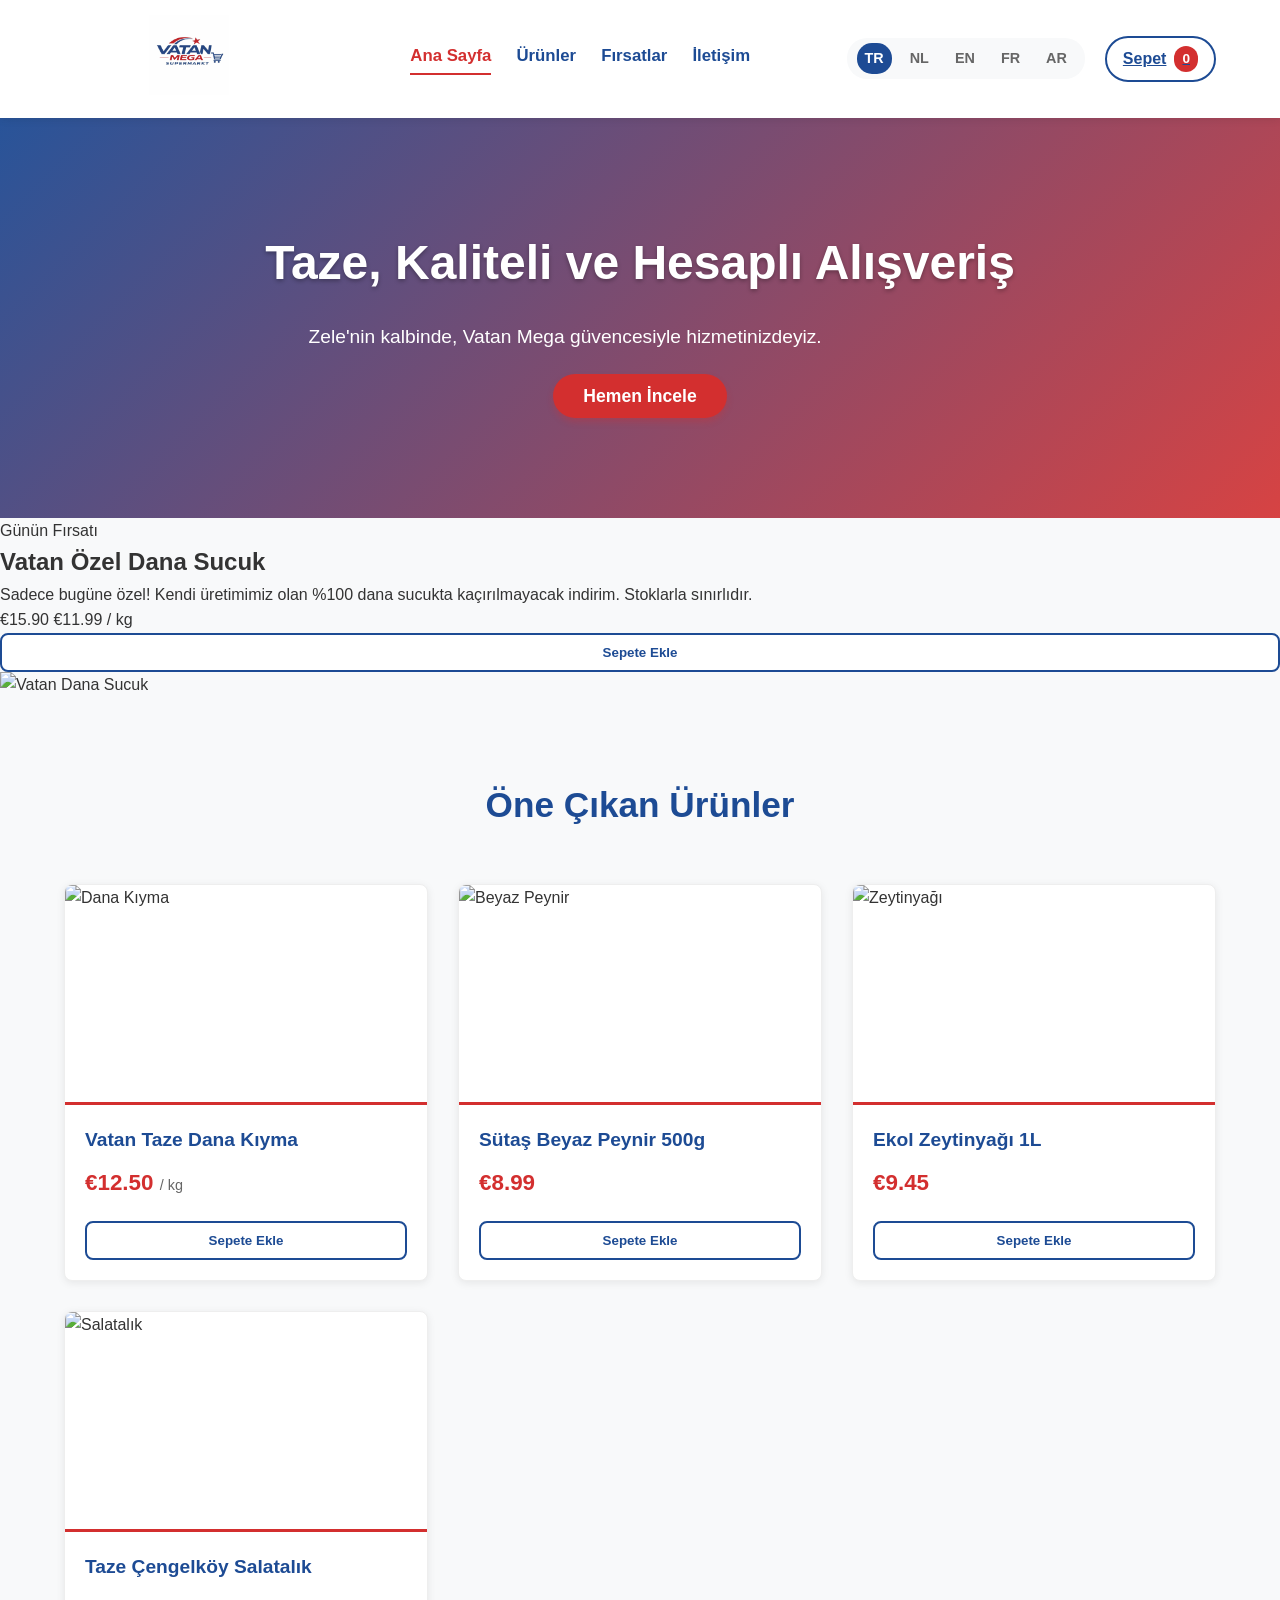
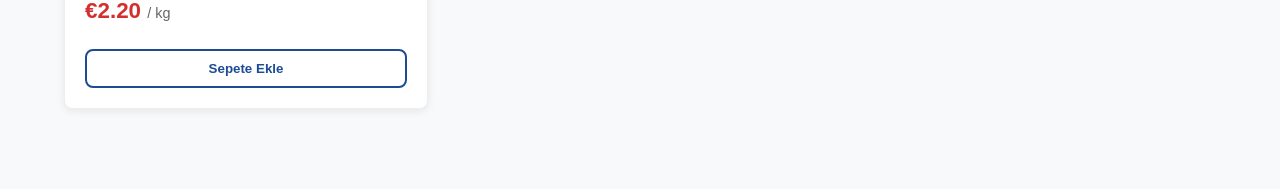
==== commit 70843711: "Update index.html" ====
--- a/index.html
+++ b/index.html
@@ -27,9 +27,9 @@
                 <a href="fr/">FR</a>
                 <a href="ar/">AR</a>
             </nav>
-            <button id="cart-button" class="cart-button">
+            <a href="sepet/" class="cart-button">
                 Sepet <span id="cart-badge">0</span>
-            </button>
+            </a>
         </section>
     </header>
 
@@ -42,10 +42,27 @@
             </div>
         </section>
 
+        <section id="firsatlar" class="daily-promo-section">
+            <div class="promo-container">
+                <div class="promo-content">
+                    <span class="promo-badge">Günün Fırsatı</span>
+                    <h2>Vatan Özel Dana Sucuk</h2>
+                    <p>Sadece bugüne özel! Kendi üretimimiz olan %100 dana sucukta kaçırılmayacak indirim. Stoklarla sınırlıdır.</p>
+                    <div class="promo-price">
+                        <span class="old-price">€15.90</span>
+                        <span class="new-price">€11.99 <span>/ kg</span></span>
+                    </div>
+                    <button class="add-to-cart-btn">Sepete Ekle</button>
+                </div>
+                <div class="promo-image-wrapper">
+                    <img src="images/promo-urun.jpg" alt="Vatan Dana Sucuk" width="400" height="400" class="promo-img">
+                </div>
+            </div>
+        </section>
+
         <section id="urunler" class="products-section">
             <header class="section-header">
                 <h2>Öne Çıkan Ürünler</h2>
-                <p>En taze ürünler en uygun fiyatlarla raflarımızda.</p>
             </header>
 
             <article class="product-grid">
@@ -89,22 +106,6 @@
     </main>
 
     <div id="toast-container"></div>
-
-    <footer id="iletisim" class="main-footer">
-        <section class="footer-top">
-            <div class="brand-info">
-                <h2>Vatan Mega Supermarkt</h2>
-                <p>Zele, Belçika</p>
-            </div>
-            <div class="social-links">
-                <a href="https://www.instagram.com/vatanmegasupermarkt/" target="_blank" rel="noopener">Instagram</a>
-            </div>
-        </section>
-        <section class="footer-bottom">
-            <p>&copy; 2026 Vatan Mega Supermarkt | Zele - IT Solutions</p>
-        </section>
-    </footer>
-
     <script src="script.js"></script>
 </body>
 </html>
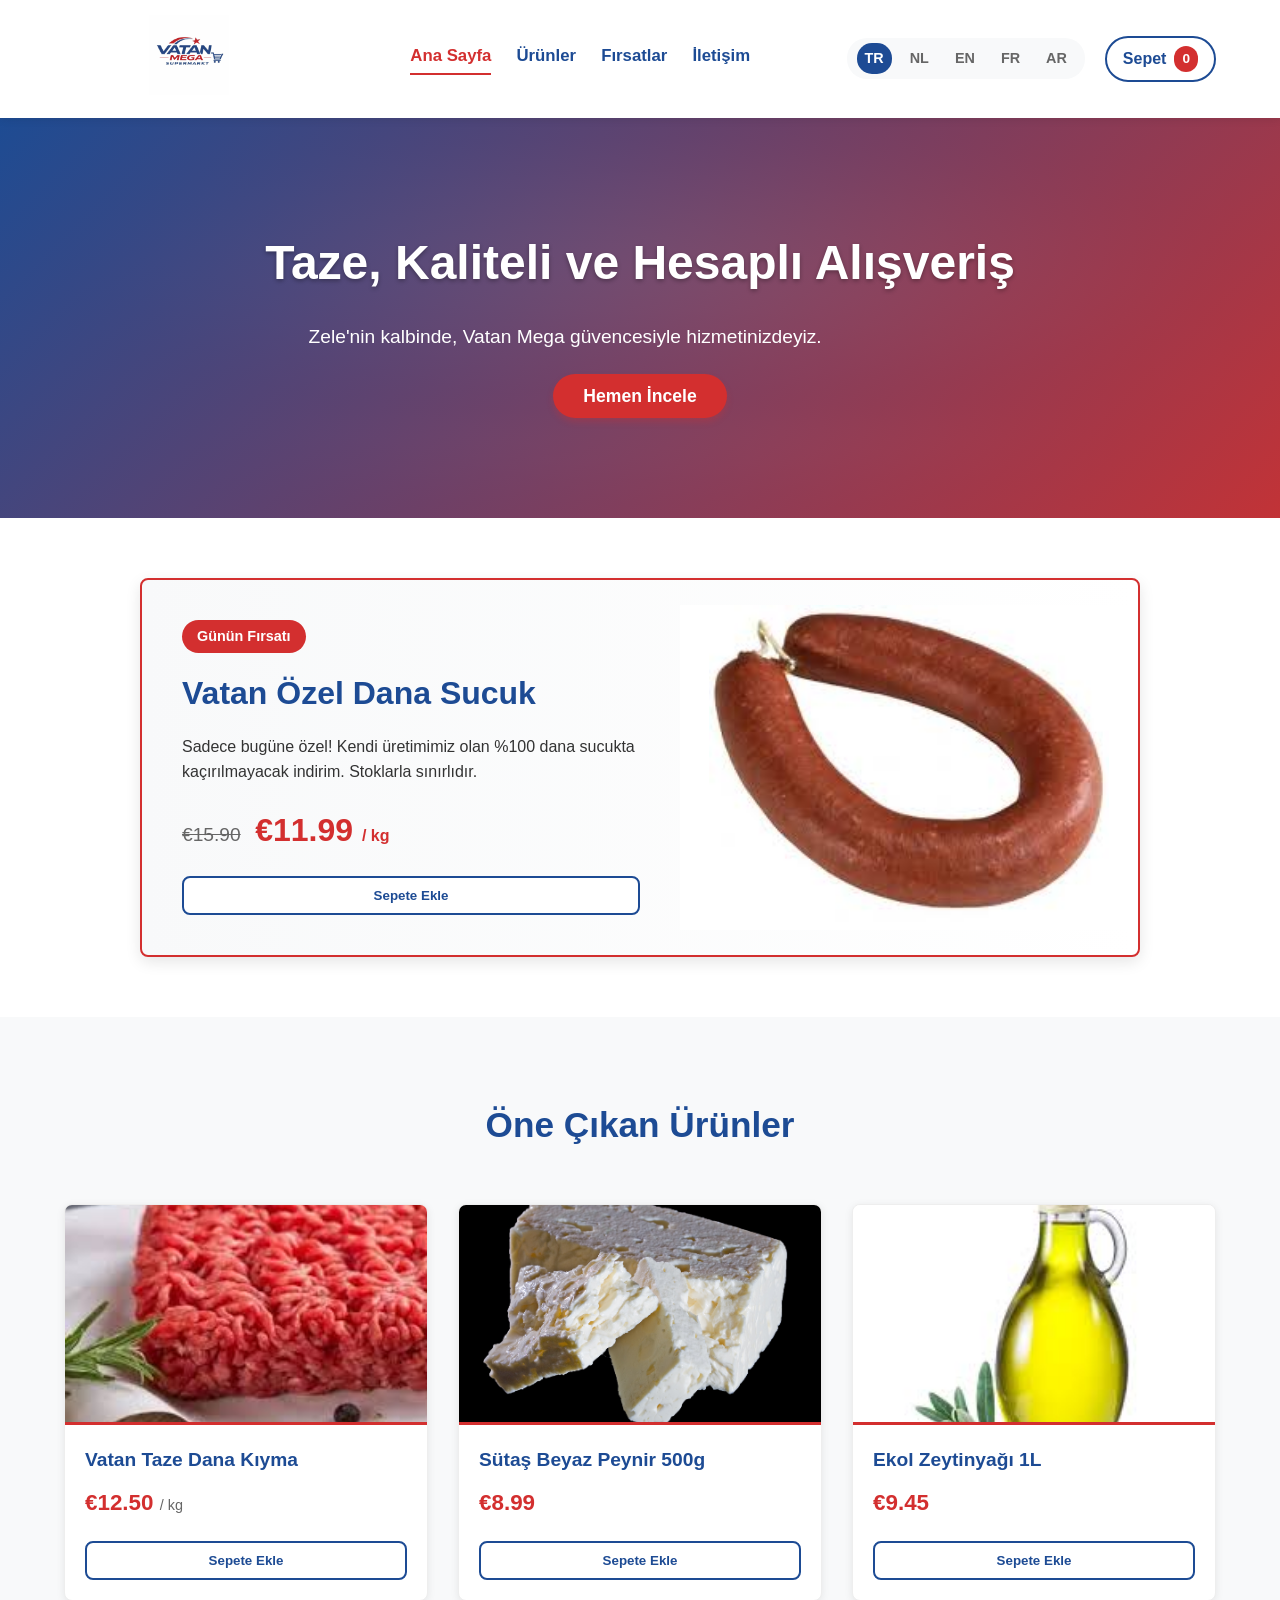
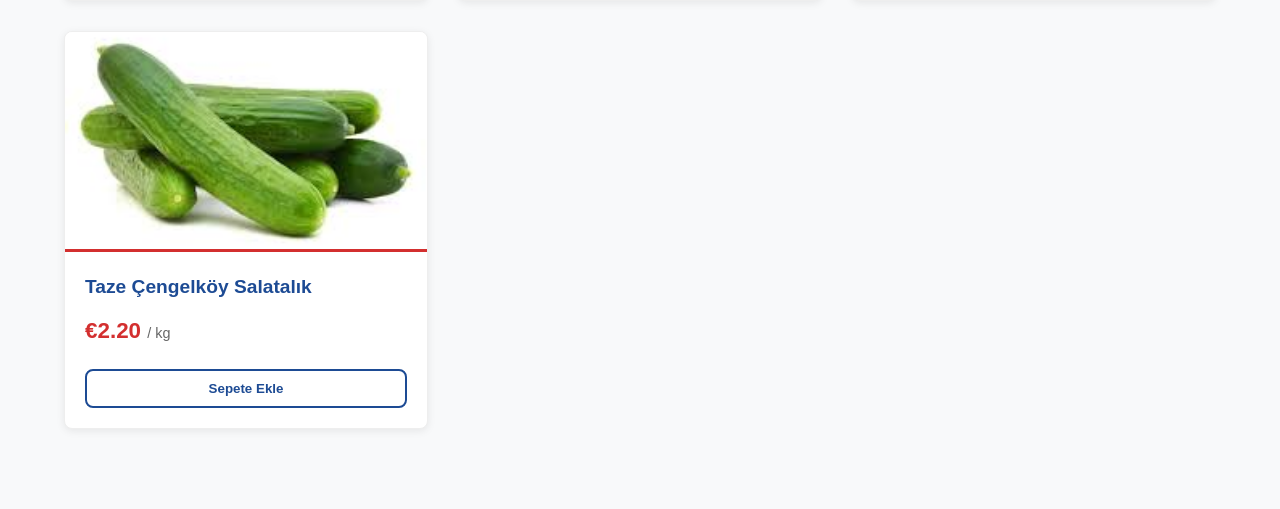
==== commit 0cc3cbbd: "Update index.html" ====
--- a/index.html
+++ b/index.html
@@ -27,7 +27,7 @@
                 <a href="fr/">FR</a>
                 <a href="ar/">AR</a>
             </nav>
-            <a href="sepet/" class="cart-button">
+            <a href="cart/tr/" class="cart-button">
                 Sepet <span id="cart-badge">0</span>
             </a>
         </section>
@@ -64,7 +64,6 @@
             <header class="section-header">
                 <h2>Öne Çıkan Ürünler</h2>
             </header>
-
             <article class="product-grid">
                 <section class="product-card">
                     <img src="images/dana-kiyma.jpg" alt="Dana Kıyma" width="400" height="300" class="product-img">
@@ -74,7 +73,6 @@
                         <button class="add-to-cart-btn">Sepete Ekle</button>
                     </div>
                 </section>
-
                 <section class="product-card">
                     <img src="images/beyaz-peynir.jpg" alt="Beyaz Peynir" width="400" height="300" class="product-img">
                     <div class="product-info">
@@ -83,7 +81,6 @@
                         <button class="add-to-cart-btn">Sepete Ekle</button>
                     </div>
                 </section>
-
                 <section class="product-card">
                     <img src="images/zeytinyagi.jpg" alt="Zeytinyağı" width="400" height="300" class="product-img">
                     <div class="product-info">
@@ -92,7 +89,6 @@
                         <button class="add-to-cart-btn">Sepete Ekle</button>
                     </div>
                 </section>
-
                 <section class="product-card">
                     <img src="images/salatalik.jpg" alt="Salatalık" width="400" height="300" class="product-img">
                     <div class="product-info">
--- a/style.css
+++ b/style.css
@@ -65,7 +65,7 @@
     content: '';
     position: absolute;
     bottom: 0;
-    left: 0;
+    inset-inline-start: 0;
     width: 0;
     height: 2px;
     background-color: var(--primary-red);
@@ -125,6 +125,7 @@
     align-items: center;
     gap: 8px;
     transition: var(--transition);
+    text-decoration: none;
 }
 
 .cart-button:hover {
@@ -141,7 +142,7 @@
 }
 
 .hero-banner {
-    background: linear-gradient(135deg, rgba(29, 75, 148, 0.95), rgba(211, 47, 47, 0.9)), url('/images/hero-bg.jpg') center/cover;
+    background: linear-gradient(135deg, rgba(29, 75, 148, 0.95), rgba(211, 47, 47, 0.9)), url('images/hero-bg.jpg') center/cover;
     color: var(--white);
     text-align: center;
     padding: 100px 20px;
@@ -175,11 +176,90 @@
     font-size: 1.1rem;
     transition: var(--transition);
     box-shadow: 0 4px 6px rgba(211, 47, 47, 0.3);
+    border: none;
+    cursor: pointer;
 }
 
 .btn-primary:hover {
     background-color: #b71c1c;
     transform: translateY(-2px);
+}
+
+.daily-promo-section {
+    padding: 60px 5%;
+    background-color: var(--white);
+}
+
+.promo-container {
+    max-width: 1000px;
+    margin: 0 auto;
+    display: flex;
+    background: linear-gradient(to right, #f8f9fa, #ffffff);
+    border: 2px solid var(--primary-red);
+    border-radius: var(--border-radius);
+    overflow: hidden;
+    box-shadow: var(--shadow-md);
+    align-items: center;
+}
+
+[dir="rtl"] .promo-container {
+    background: linear-gradient(to left, #f8f9fa, #ffffff);
+}
+
+.promo-content {
+    padding: 40px;
+    flex: 1;
+}
+
+.promo-badge {
+    background-color: var(--primary-red);
+    color: var(--white);
+    padding: 5px 15px;
+    border-radius: 20px;
+    font-size: 0.9rem;
+    font-weight: bold;
+    display: inline-block;
+    margin-bottom: 15px;
+}
+
+.promo-content h2 {
+    color: var(--primary-blue);
+    font-size: 2rem;
+    margin-bottom: 15px;
+}
+
+.promo-price {
+    margin: 20px 0;
+}
+
+.old-price {
+    text-decoration: line-through;
+    color: var(--text-light);
+    font-size: 1.2rem;
+    margin-inline-end: 10px;
+}
+
+.new-price {
+    color: var(--primary-red);
+    font-size: 2rem;
+    font-weight: bold;
+}
+
+.new-price span {
+    font-size: 1rem;
+}
+
+.promo-image-wrapper {
+    flex: 1;
+    text-align: center;
+    background-color: #fff;
+}
+
+.promo-img {
+    width: 100%;
+    max-width: 400px;
+    height: auto;
+    object-fit: cover;
 }
 
 .products-section {
@@ -275,6 +355,114 @@
 .add-to-cart-btn:hover {
     background-color: var(--primary-blue);
     color: var(--white);
+}
+
+.cart-page-container {
+    padding: 40px 5%;
+    max-width: 1200px;
+    margin: 0 auto;
+    min-height: 60vh;
+}
+
+.cart-title {
+    color: var(--primary-blue);
+    margin-bottom: 30px;
+    border-bottom: 2px solid #eee;
+    padding-bottom: 10px;
+}
+
+.cart-layout {
+    display: flex;
+    gap: 30px;
+    flex-wrap: wrap;
+}
+
+.cart-items {
+    flex: 2;
+    min-width: 300px;
+}
+
+.cart-item {
+    display: flex;
+    align-items: center;
+    gap: 20px;
+    background: var(--white);
+    padding: 15px;
+    border-radius: var(--border-radius);
+    box-shadow: var(--shadow-sm);
+    margin-bottom: 15px;
+}
+
+.cart-item img {
+    border-radius: 4px;
+    object-fit: cover;
+}
+
+.item-details {
+    flex: 1;
+}
+
+.item-details h3 {
+    color: var(--primary-blue);
+    font-size: 1.1rem;
+}
+
+.item-price {
+    color: var(--primary-red);
+    font-weight: bold;
+}
+
+.item-quantity input {
+    width: 60px;
+    padding: 5px;
+    border: 1px solid #ccc;
+    border-radius: 4px;
+    text-align: center;
+}
+
+.remove-btn {
+    background: none;
+    border: none;
+    color: var(--text-light);
+    text-decoration: underline;
+    cursor: pointer;
+}
+
+.remove-btn:hover {
+    color: var(--primary-red);
+}
+
+.cart-summary {
+    flex: 1;
+    min-width: 300px;
+    background: var(--white);
+    padding: 25px;
+    border-radius: var(--border-radius);
+    box-shadow: var(--shadow-md);
+    height: fit-content;
+}
+
+.summary-row {
+    display: flex;
+    justify-content: space-between;
+    margin-bottom: 15px;
+    color: var(--text-dark);
+}
+
+.summary-total {
+    display: flex;
+    justify-content: space-between;
+    margin-top: 20px;
+    padding-top: 20px;
+    border-top: 2px solid #eee;
+    font-weight: bold;
+    font-size: 1.2rem;
+    color: var(--primary-blue);
+}
+
+.checkout-btn {
+    width: 100%;
+    margin-top: 25px;
 }
 
 #toast-container {
@@ -372,6 +560,15 @@
     }
 }
 
+@media (max-width: 768px) {
+    .promo-container {
+        flex-direction: column;
+    }
+    .cart-layout {
+        flex-direction: column;
+    }
+}
+
 @media (max-width: 576px) {
     .hero-content h1 {
         font-size: 2rem;
@@ -383,4 +580,46 @@
         flex-direction: column;
         text-align: center;
     }
-}
+    .cart-item {
+        flex-direction: column;
+        text-align: center;
+    }
+}
+
+
+.item-quantity-wrapper {
+    display: flex;
+    align-items: center;
+    border: 1px solid #ccc;
+    border-radius: var(--border-radius);
+    overflow: hidden;
+}
+
+.qty-btn {
+    background-color: #f1f1f1;
+    border: none;
+    padding: 8px 12px;
+    font-size: 1.2rem;
+    cursor: pointer;
+    color: var(--primary-blue);
+    font-weight: bold;
+    transition: var(--transition);
+}
+
+.qty-btn:hover {
+    background-color: var(--primary-blue);
+    color: var(--white);
+}
+
+.qty-input {
+    width: 40px;
+    border: none;
+    text-align: center;
+    font-size: 1rem;
+    font-weight: bold;
+    outline: none;
+}
+
+.cart-item {
+    transition: all 0.3s ease; /* Silinirken animasyon yapması için eklendi */
+}
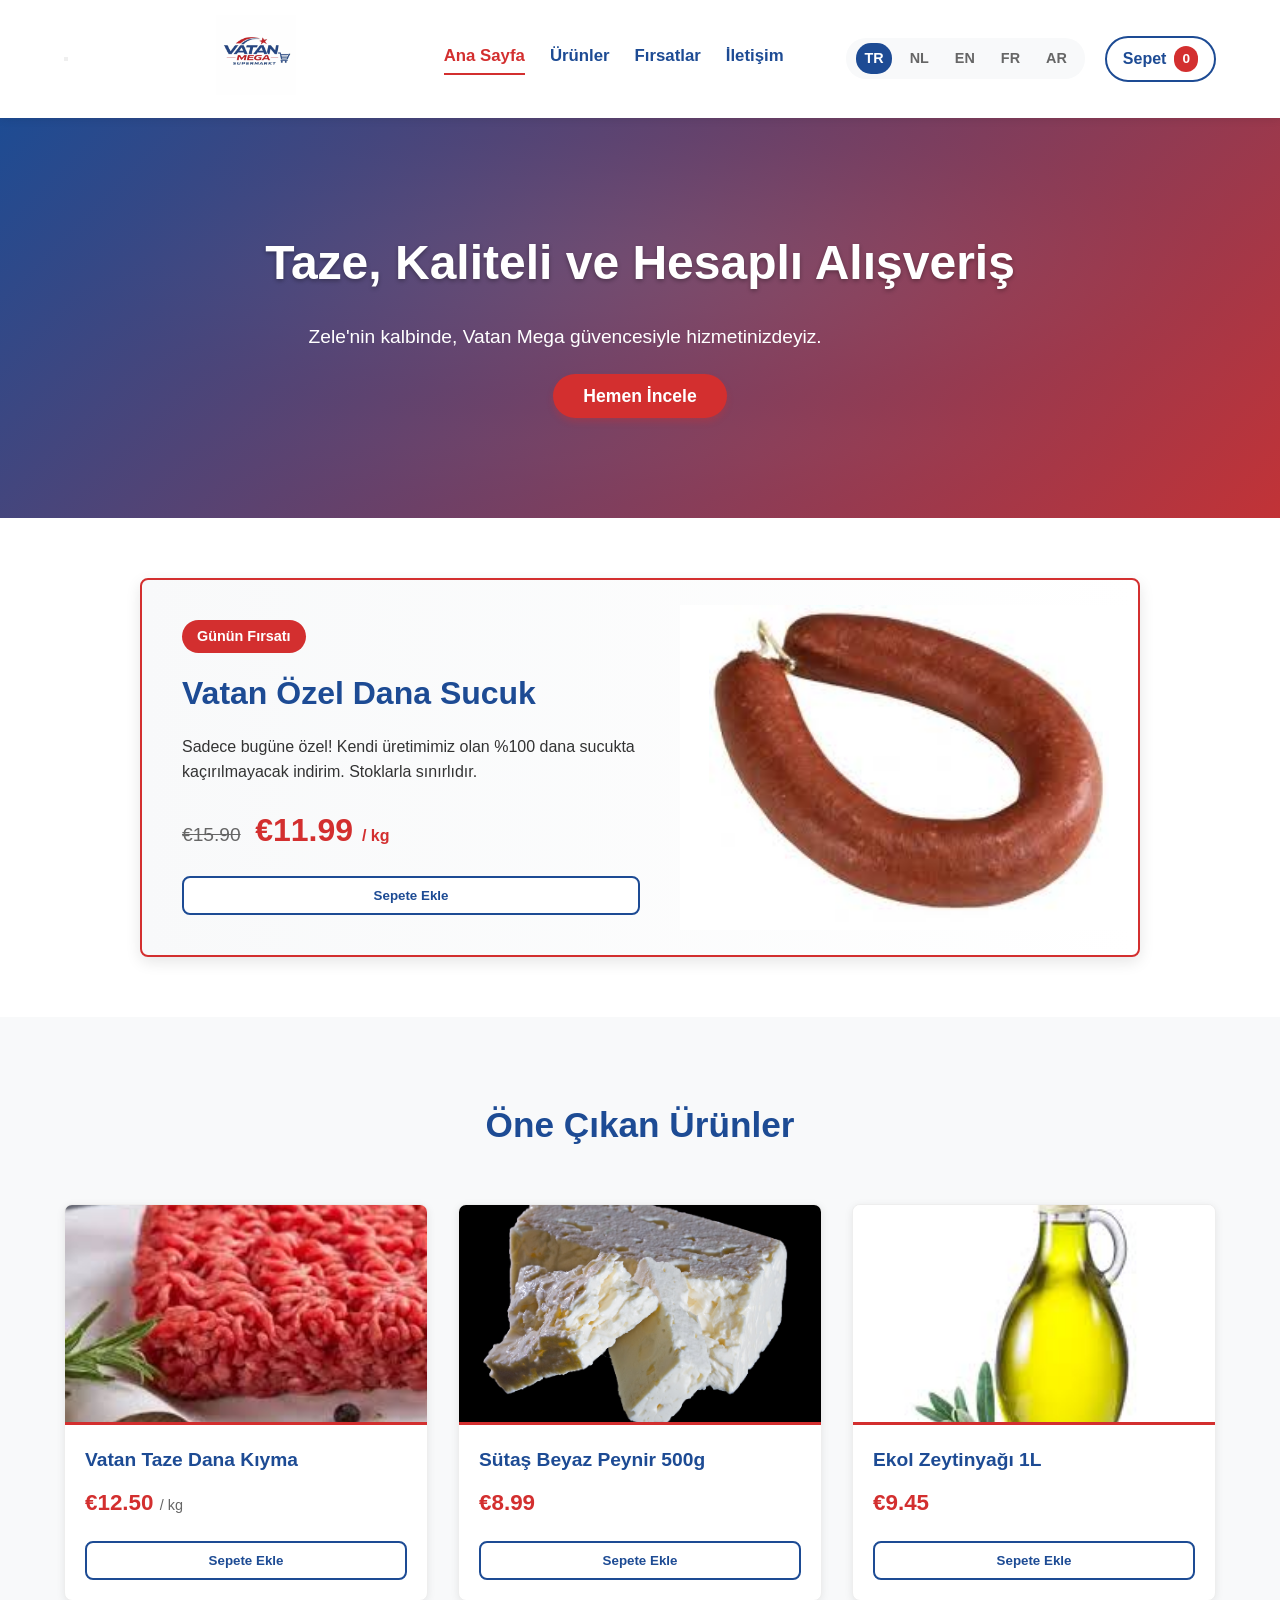
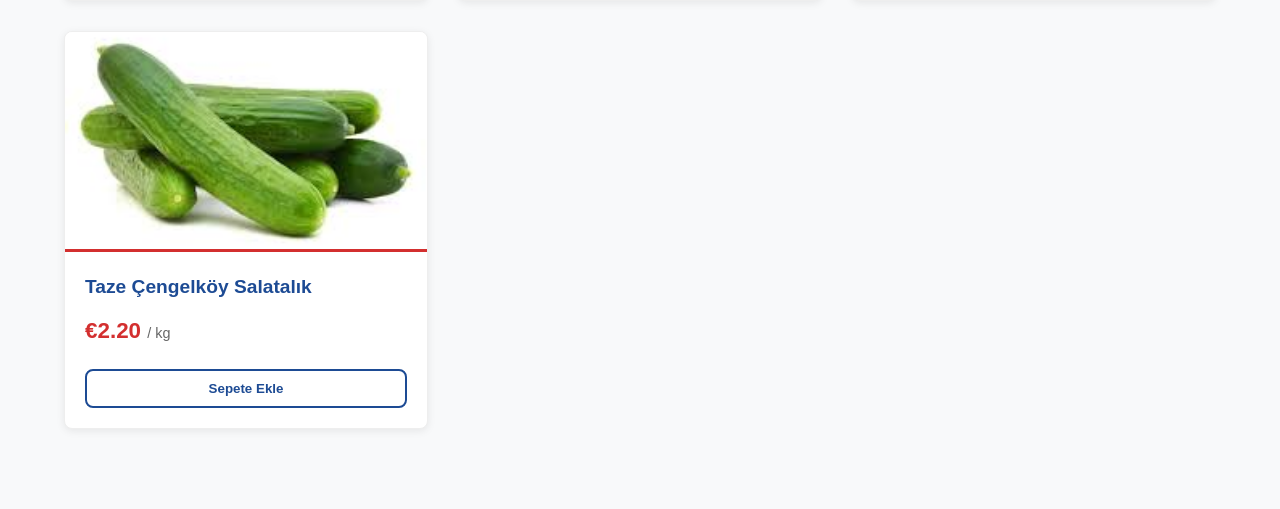
==== commit be36503b: "Update index.html" ====
--- a/index.html
+++ b/index.html
@@ -8,6 +8,11 @@
 </head>
 <body>
     <header class="main-header">
+        <button class="hamburger-btn" id="hamburger-btn">
+            <span></span>
+            <span></span>
+            <span></span>
+        </button>
         <a href="./" class="logo-link">
             <img src="images/vatan_logo.jpg" alt="Vatan Mega Supermarkt Logo" width="250" height="80" class="brand-logo">
         </a>
